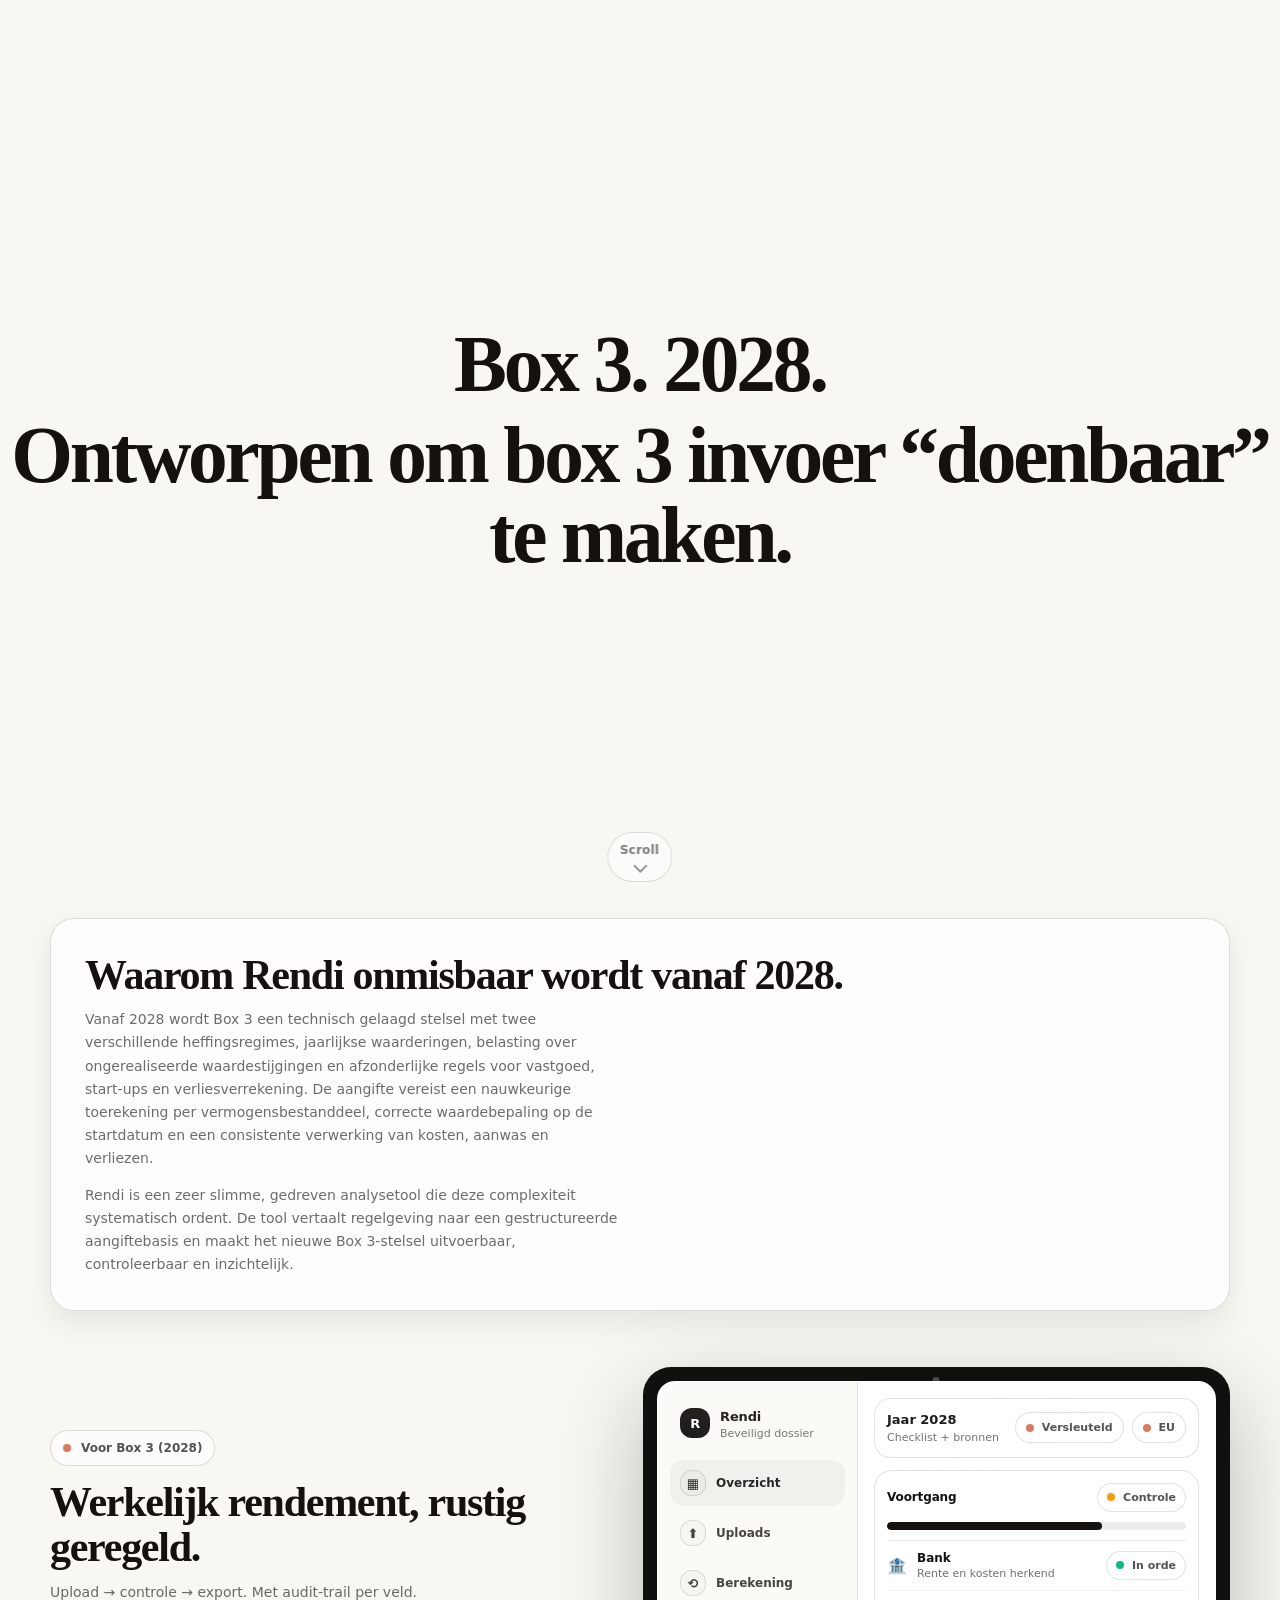
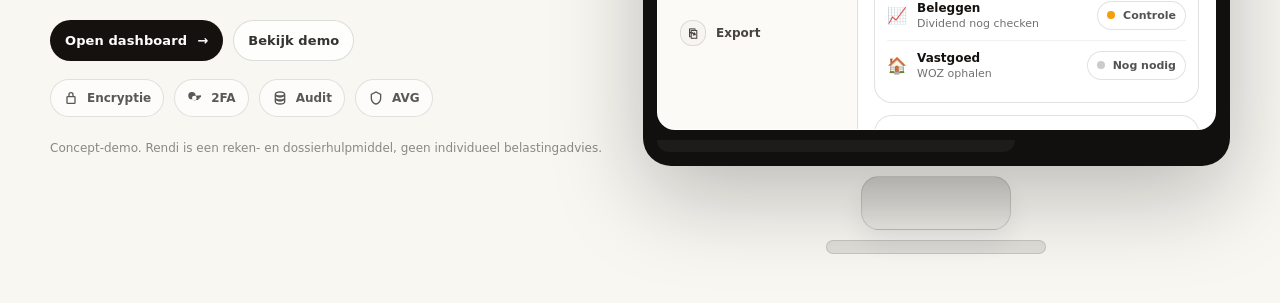
==== index.html @ a28a2049 "Merge pull request #2 from matthijshart/codex/add-page-for-rendi-introduction Voeg sectie 'Waarom Re" ====
<!doctype html>
<html lang="nl">
<head>
  <meta charset="utf-8" />
  <meta name="viewport" content="width=device-width, initial-scale=1, viewport-fit=cover" />
  <title>Rendi — Box 3. 2028. Zonder gedoe.</title>
  <meta name="description" content="Box 3. 2028. Zonder gedoe. Een slimme tool voor de opgave werkelijk rendement." />
  <link rel="icon" href="assets/img/favicon.svg" type="image/svg+xml" />
  <link rel="stylesheet" href="assets/css/styles.css" />
</head>
<body>
  <!-- Screen 1: only text + scroll -->
  <section class="hero" aria-label="Intro">
    <h1 class="heroTitle">
      Box 3. 2028.
      <span class="line2">Ontworpen om box 3 invoer “doenbaar” te maken.</span>
    </h1>

    <a class="scrollHint" href="#waarom-rendi" aria-label="Scroll naar uitleg">
      Scroll
      <span class="chev" aria-hidden="true"></span>
    </a>
  </section>

  <!-- Screen 2: why Rendi matters from 2028 -->
  <section class="necessity" id="waarom-rendi" aria-label="Waarom Rendi onmisbaar wordt vanaf 2028">
    <div class="wrap">
      <div class="necessityCard reveal">
        <h2 class="h2">Waarom Rendi onmisbaar wordt vanaf 2028.</h2>
        <p class="p">Vanaf 2028 wordt Box 3 een technisch gelaagd stelsel met twee verschillende heffingsregimes, jaarlijkse waarderingen, belasting over ongerealiseerde waardestijgingen en afzonderlijke regels voor vastgoed, start-ups en verliesverrekening. De aangifte vereist een nauwkeurige toerekening per vermogensbestanddeel, correcte waardebepaling op de startdatum en een consistente verwerking van kosten, aanwas en verliezen.</p>
        <p class="p">Rendi is een zeer slimme, gedreven analysetool die deze complexiteit systematisch ordent. De tool vertaalt regelgeving naar een gestructureerde aangiftebasis en maakt het nieuwe Box 3-stelsel uitvoerbaar, controleerbaar en inzichtelijk.</p>
      </div>
    </div>
  </section>

  <!-- Screen 3: minimal explanation + iMac preview -->
  <section class="product" id="product" aria-label="Uitleg en preview">
    <div class="wrap">
      <div class="productGrid">
        <div class="reveal" aria-label="Tekst">
          <span class="kicker"><span class="kdot" aria-hidden="true"></span> Voor Box 3 (2028)</span>
          <h2 class="h2">Werkelijk rendement, rustig geregeld.</h2>
          <p class="p">Upload → controle → export. Met audit‑trail per veld.</p>

          <div class="actions" aria-label="Acties">
            <a class="btn btnPrimary" href="dashboard.html">Open dashboard <span aria-hidden="true">→</span></a>
            <a class="btn btnGhost" href="dashboard.html">Bekijk demo</a>
          </div>

          <div class="trust" aria-label="Beveiliging">
            <span class="badge"><svg viewBox="0 0 24 24" aria-hidden="true" xmlns="http://www.w3.org/2000/svg"><path fill="currentColor" d="M17 9h-1V7a4 4 0 10-8 0v2H7a2 2 0 00-2 2v8a2 2 0 002 2h10a2 2 0 002-2v-8a2 2 0 00-2-2zm-7-2a2 2 0 114 0v2h-4V7zm7 12H7v-8h10v8z"/></svg> Encryptie</span>
            <span class="badge"><svg viewBox="0 0 24 24" aria-hidden="true" xmlns="http://www.w3.org/2000/svg"><path fill="currentColor" d="M7.5 14A5.5 5.5 0 1112.9 8.5L21 8v3h-2v2h-2v2h-3.1A5.5 5.5 0 017.5 14zm0-2A3.5 3.5 0 1011 8.5 3.5 3.5 0 007.5 12z"/></svg> 2FA</span>
            <span class="badge"><svg viewBox="0 0 24 24" aria-hidden="true" xmlns="http://www.w3.org/2000/svg"><path fill="currentColor" d="M12 2C7.6 2 4 3.8 4 6v12c0 2.2 3.6 4 8 4s8-1.8 8-4V6c0-2.2-3.6-4-8-4zm0 2c3.7 0 6 .9 6 2s-2.3 2-6 2-6-.9-6-2 2.3-2 6-2zm0 16c-3.7 0-6-.9-6-2v-2.1c1.6 1 4 1.6 6 1.6s4.4-.6 6-1.6V18c0 1.1-2.3 2-6 2zm0-6c-3.7 0-6-.9-6-2V9.9c1.6 1 4 1.6 6 1.6s4.4-.6 6-1.6V12c0 1.1-2.3 2-6 2z"/></svg> Audit</span>
            <span class="badge"><svg viewBox="0 0 24 24" aria-hidden="true" xmlns="http://www.w3.org/2000/svg"><path fill="currentColor" d="M12 2l8 4v6c0 5-3.4 9.4-8 10-4.6-.6-8-5-8-10V6l8-4zm0 2.3L6 7v5c0 4 2.6 7.5 6 8 3.4-.5 6-4 6-8V7l-6-2.7z"/></svg> AVG</span>
          </div>

          <div class="footer">
            Concept‑demo. Rendi is een reken‑ en dossierhulpmiddel, geen individueel belastingadvies.
          </div>
        </div>

        <div class="reveal" aria-label="Preview">
          <div class="imac">
            <div class="imacFrame">
              <div class="imacScreen">
                <iframe src="dashboard.html" title="Dashboard preview" loading="lazy"></iframe>
              </div>
              <div class="imacChin" aria-hidden="true"></div>
            </div>
            <div class="imacStand" aria-hidden="true"></div>
            <div class="imacFoot" aria-hidden="true"></div>
          </div>
        </div>
      </div>
    </div>
  </section>

  <script src="assets/js/app.js"></script>
</body>
</html>
---- assets/css/styles.css ----
/* Rendi — Claude-like scroll landing (v2)
   First screen: only “Box 3. 2028. Zonder gedoe.” + Scroll
   Second screen: minimal explanation + iMac preview (dashboard)
*/

:root{
  --bg: #F8F7F2;
  --ink: #14110F;
  --muted: rgba(20,17,15,.62);
  --line: rgba(20,17,15,.14);
  --card: rgba(255,255,255,.78);

  --accent: #DC795C;
  --shadow: 0 24px 70px rgba(20,17,15,.12);
  --shadow2: 0 12px 30px rgba(20,17,15,.08);

  --radius: 18px;
  --radius2: 24px;

  --max: 1180px;

  --focus: 0 0 0 4px rgba(220,121,92,.18);

  /* iOS safe areas */
  --safe-top: env(safe-area-inset-top);
  --safe-bottom: env(safe-area-inset-bottom);
}

*{ box-sizing: border-box; }
html{ scroll-behavior: smooth; }
body{
  margin:0;
  color: var(--ink);
  background: var(--bg);
  font-family: ui-sans-serif, system-ui, -apple-system, Segoe UI, Roboto, Helvetica, Arial;
  overflow-x:hidden;
}

a{ color: inherit; text-decoration: none; }
a:hover{ text-decoration: underline; }
button{ font: inherit; }

.wrap{
  width: min(var(--max), calc(100% - 44px));
  margin: 0 auto;
}
@media (max-width: 820px){
  .wrap{ width: min(var(--max), calc(100% - 32px)); }
}

/* Reveal animation */
.reveal{
  opacity: 0;
  transform: translateY(18px);
  transition: opacity .7s ease, transform .7s cubic-bezier(.2,.9,.2,1);
  will-change: opacity, transform;
}
.reveal.isVisible{
  opacity: 1;
  transform: translateY(0);
}
@media (prefers-reduced-motion: reduce){
  .reveal{ opacity:1; transform:none; transition:none; }
}

/* Hero screen */
.hero{
  min-height: 100vh;
  min-height: 100svh;
  display:grid;
  place-items:center;
  padding: calc(24px + var(--safe-top)) 0 calc(24px + var(--safe-bottom));
  position: relative;
}

.heroTitle{
  text-align:center;
  font-family: ui-serif, "Iowan Old Style", "Georgia", "Times New Roman", serif;
  font-size: clamp(44px, 6.2vw, 84px);
  line-height: 1.02;
  letter-spacing: -0.04em;
  font-weight: 700;
  margin: 0;
}
.heroTitle .line2{
  display:block;
  margin-top: 10px;
}

.scrollHint{
  position:absolute;
  left: 50%;
  transform: translateX(-50%);
  bottom: calc(18px + var(--safe-bottom));
  display:inline-flex;
  flex-direction:column;
  align-items:center;
  gap: 10px;
  color: rgba(20,17,15,.55);
  font-weight: 650;
  font-size: 12px;
  letter-spacing: .2px;
  padding: 10px 12px;
  border-radius: 999px;
  border: 1px solid rgba(20,17,15,.14);
  background: rgba(255,255,255,.55);
  backdrop-filter: blur(10px);
}
.scrollHint:hover{ text-decoration:none; color: rgba(20,17,15,.72); }
.scrollHint .chev{
  width: 10px; height: 10px;
  border-right: 2px solid rgba(20,17,15,.45);
  border-bottom: 2px solid rgba(20,17,15,.45);
  transform: rotate(45deg);
  margin-top: -6px;
}



/* Why Rendi section */
.necessity{
  padding: 18px 0 12px;
}

.necessityCard{
  background: var(--card);
  border: 1px solid var(--line);
  border-radius: var(--radius2);
  box-shadow: var(--shadow2);
  padding: clamp(22px, 3vw, 34px);
}

.necessityCard .h2{
  margin-top: 0;
}

.necessityCard .p + .p{
  margin-top: 14px;
}

/* Product screen */
.product{
  padding: calc(44px + var(--safe-top)) 0 calc(48px + var(--safe-bottom));
}

.productGrid{
  display:grid;
  grid-template-columns: 1fr 1.05fr;
  gap: 34px;
  align-items:center;
}

@media (max-width: 980px){
  .productGrid{ grid-template-columns: 1fr; gap: 18px; }
}

.kicker{
  display:inline-flex;
  align-items:center;
  gap: 10px;
  padding: 10px 12px;
  border-radius: 999px;
  border: 1px solid rgba(20,17,15,.14);
  background: rgba(255,255,255,.65);
  color: rgba(20,17,15,.72);
  font-weight: 700;
  font-size: 12px;
}

.kdot{
  width: 8px; height: 8px;
  border-radius: 999px;
  background: var(--accent);
}

.h2{
  margin: 14px 0 10px;
  font-family: ui-serif, "Iowan Old Style", "Georgia", "Times New Roman", serif;
  font-size: clamp(26px, 3.4vw, 42px);
  line-height: 1.08;
  letter-spacing: -0.03em;
  font-weight: 700;
}
.p{
  margin: 0;
  color: var(--muted);
  font-size: 14px;
  line-height: 1.65;
  max-width: 60ch;
}

.actions{
  display:flex;
  gap: 10px;
  flex-wrap:wrap;
  margin-top: 16px;
}

.btn{
  display:inline-flex;
  align-items:center;
  justify-content:center;
  gap: 10px;
  padding: 12px 14px;
  border-radius: 999px;
  border: 1px solid transparent;
  cursor:pointer;
  user-select:none;
  font-weight: 800;
  font-size: 13px;
  letter-spacing: .1px;
  transition: transform .12s ease, box-shadow .12s ease, opacity .12s ease;
}
.btn:active{ transform: translateY(1px); }
.btn:focus-visible{ outline:none; box-shadow: var(--focus); }

.btnPrimary{
  background: var(--ink);
  color: #fff;
}
.btnPrimary:hover{ opacity: .92; }

.btnGhost{
  background: rgba(255,255,255,.80);
  border-color: rgba(20,17,15,.14);
  color: rgba(20,17,15,.86);
}
.btnGhost:hover{ box-shadow: var(--shadow2); transform: translateY(-1px); text-decoration:none; }

/* Trust badges */
.trust{
  display:flex;
  flex-wrap:wrap;
  gap: 10px;
  margin-top: 18px;
}

.badge{
  display:inline-flex;
  align-items:center;
  gap: 8px;
  padding: 10px 12px;
  border-radius: 999px;
  background: rgba(255,255,255,.65);
  border: 1px solid rgba(20,17,15,.12);
  color: rgba(20,17,15,.70);
  font-weight: 700;
  font-size: 12px;
}
.badge svg{ width: 16px; height: 16px; }

/* iMac mock */
.imac{
  width: 100%;
  display:grid;
  justify-items:center;
  gap: 10px;
}

.imacFrame{
  width: 100%;
  border-radius: 28px;
  background: #11100f;
  box-shadow: 0 30px 90px rgba(20,17,15,.26);
  padding: 14px;
  position: relative;
}

.imacFrame:before{
  content:"";
  position:absolute;
  top: 10px;
  left: 50%;
  transform: translateX(-50%);
  width: 7px;
  height: 7px;
  border-radius: 999px;
  background: rgba(255,255,255,.25);
}

.imacScreen{
  width: 100%;
  aspect-ratio: 16 / 10;
  border-radius: 18px;
  overflow:hidden;
  background: #ffffff;
  border: 1px solid rgba(255,255,255,.10);
  position:relative;
}

.imacScreen:after{
  content:"";
  position:absolute;
  inset:0;
  background: radial-gradient(600px 240px at 20% 0%, rgba(255,255,255,.10), transparent 55%);
  pointer-events:none;
}

.imacScreen iframe{
  width: 100%;
  height: 100%;
  border: 0;
}

.imacChin{
  width: 64%;
  height: 12px;
  border-radius: 0 0 18px 18px;
  background: rgba(255,255,255,.06);
  margin-top: 10px;
  opacity: .85;
}

.imacStand{
  width: 150px;
  height: 54px;
  border-radius: 18px;
  background: linear-gradient(180deg, rgba(20,17,15,.16), rgba(20,17,15,.06));
  border: 1px solid rgba(20,17,15,.12);
  box-shadow: var(--shadow2);
}

.imacFoot{
  width: 220px;
  height: 14px;
  border-radius: 999px;
  background: rgba(20,17,15,.10);
  border: 1px solid rgba(20,17,15,.12);
}

/* Footer */
.footer{
  padding: 22px 0 calc(34px + var(--safe-bottom));
  color: rgba(20,17,15,.48);
  font-size: 12px;
  line-height: 1.6;
}
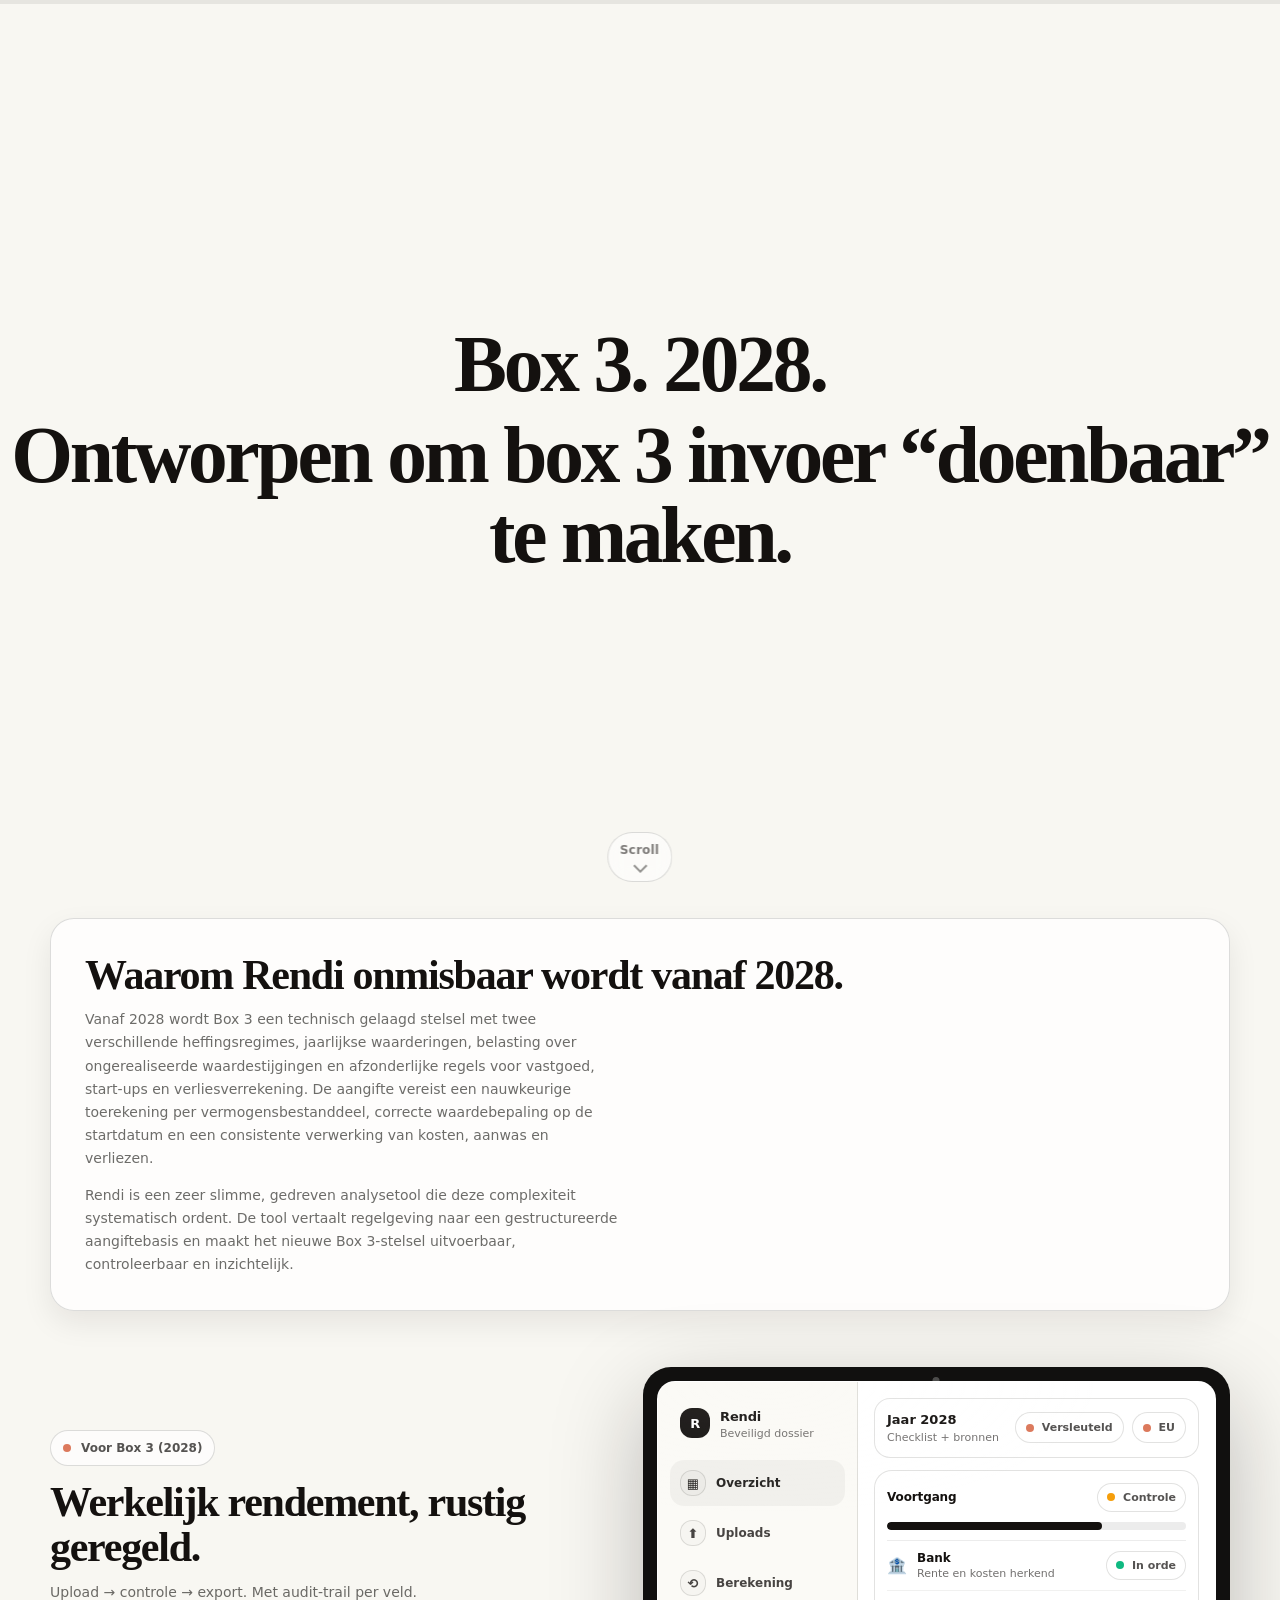
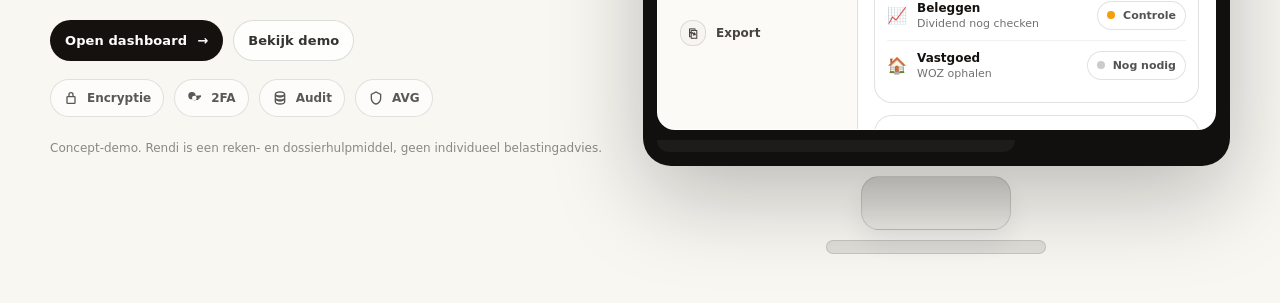
==== commit 12ceb1f8: "Merge pull request #3 from matthijshart/codex/add-fixed-top-scroll-progress-bar Voeg vaste scroll-pr" ====
--- a/index.html
+++ b/index.html
@@ -9,6 +9,10 @@
   <link rel="stylesheet" href="assets/css/styles.css" />
 </head>
 <body>
+  <div class="scrollProgress" aria-hidden="true">
+    <div class="scrollProgressBar" id="scrollProgressBar"></div>
+  </div>
+
   <!-- Screen 1: only text + scroll -->
   <section class="hero" aria-label="Intro">
     <h1 class="heroTitle">
--- a/assets/css/styles.css
+++ b/assets/css/styles.css
@@ -37,6 +37,25 @@
 }
 
 a{ color: inherit; text-decoration: none; }
+
+
+.scrollProgress{
+  position: fixed;
+  top: 0;
+  left: 0;
+  width: 100%;
+  height: 4px;
+  background: rgba(20,17,15,.08);
+  z-index: 9999;
+}
+
+.scrollProgressBar{
+  width: 0;
+  height: 100%;
+  background: var(--accent);
+  transition: width .08s linear;
+}
+
 a:hover{ text-decoration: underline; }
 button{ font: inherit; }
 
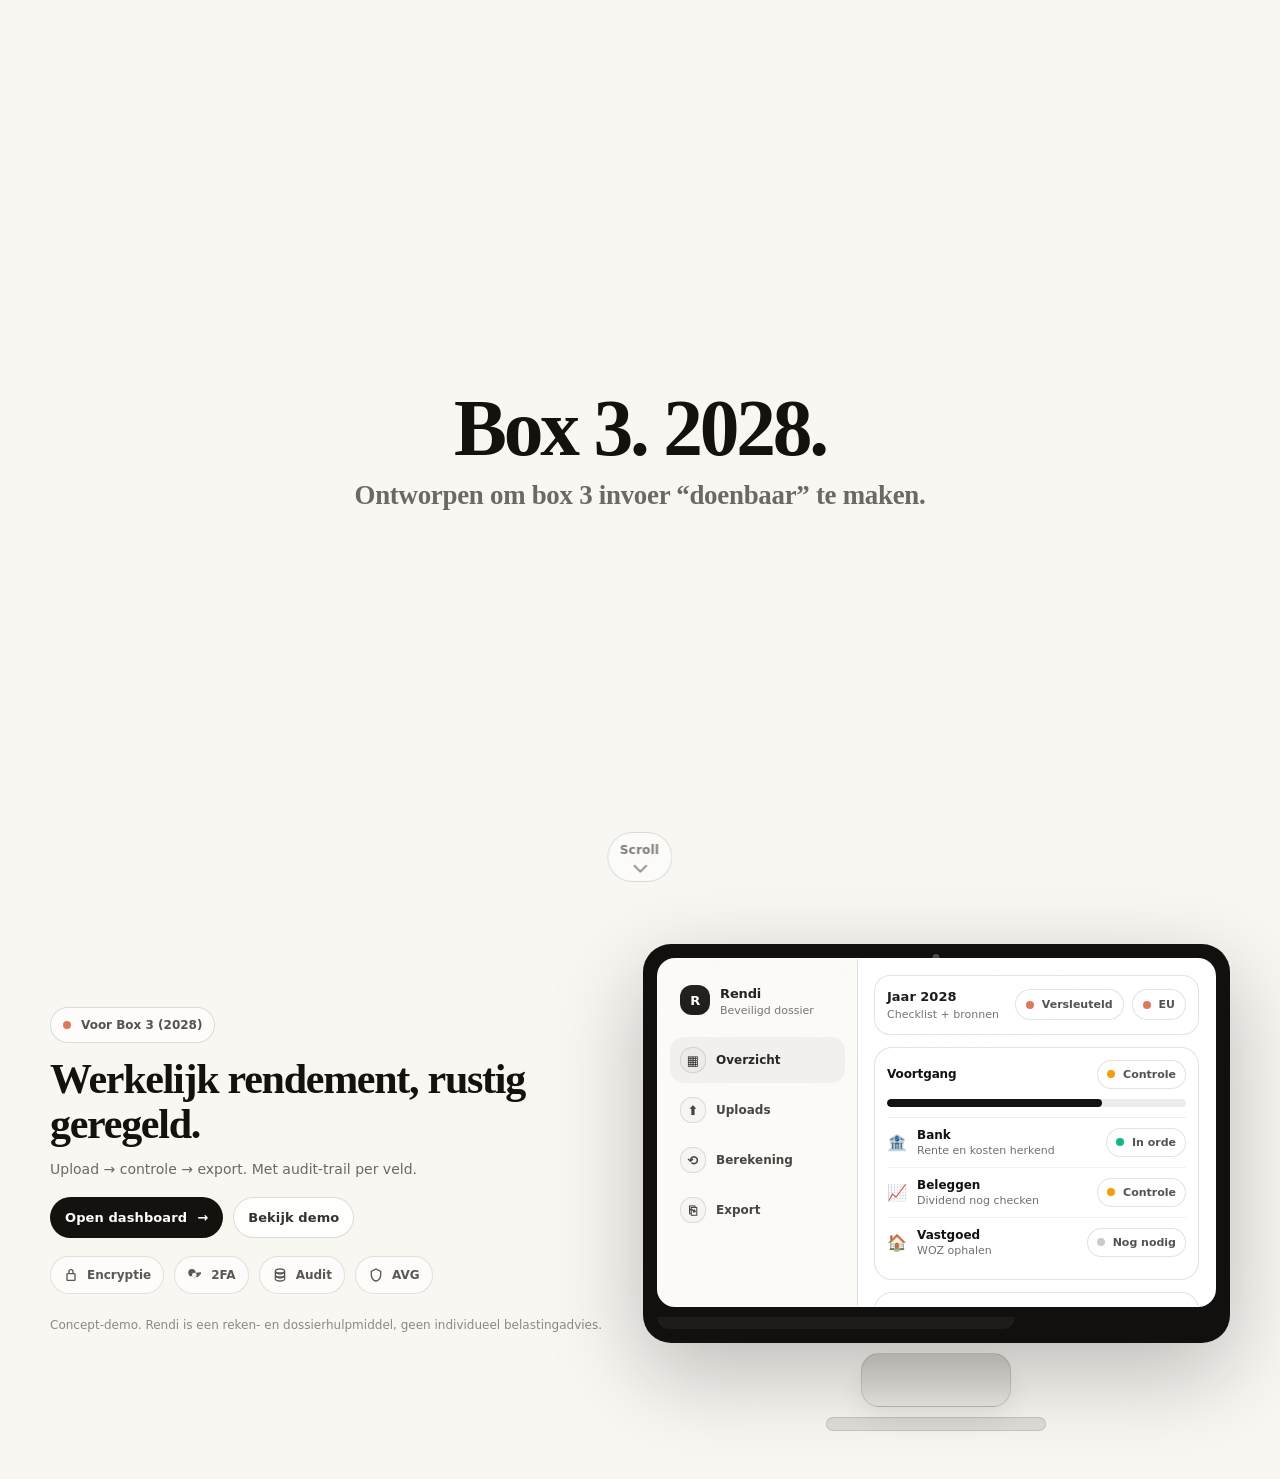
==== commit b60064e4: "Style homepage subtitle as smaller muted text" ====
--- a/index.html
+++ b/index.html
@@ -9,10 +9,6 @@
   <link rel="stylesheet" href="assets/css/styles.css" />
 </head>
 <body>
-  <div class="scrollProgress" aria-hidden="true">
-    <div class="scrollProgressBar" id="scrollProgressBar"></div>
-  </div>
-
   <!-- Screen 1: only text + scroll -->
   <section class="hero" aria-label="Intro">
     <h1 class="heroTitle">
@@ -20,24 +16,13 @@
       <span class="line2">Ontworpen om box 3 invoer “doenbaar” te maken.</span>
     </h1>
 
-    <a class="scrollHint" href="#waarom-rendi" aria-label="Scroll naar uitleg">
+    <a class="scrollHint" href="#product" aria-label="Scroll naar uitleg">
       Scroll
       <span class="chev" aria-hidden="true"></span>
     </a>
   </section>
 
-  <!-- Screen 2: why Rendi matters from 2028 -->
-  <section class="necessity" id="waarom-rendi" aria-label="Waarom Rendi onmisbaar wordt vanaf 2028">
-    <div class="wrap">
-      <div class="necessityCard reveal">
-        <h2 class="h2">Waarom Rendi onmisbaar wordt vanaf 2028.</h2>
-        <p class="p">Vanaf 2028 wordt Box 3 een technisch gelaagd stelsel met twee verschillende heffingsregimes, jaarlijkse waarderingen, belasting over ongerealiseerde waardestijgingen en afzonderlijke regels voor vastgoed, start-ups en verliesverrekening. De aangifte vereist een nauwkeurige toerekening per vermogensbestanddeel, correcte waardebepaling op de startdatum en een consistente verwerking van kosten, aanwas en verliezen.</p>
-        <p class="p">Rendi is een zeer slimme, gedreven analysetool die deze complexiteit systematisch ordent. De tool vertaalt regelgeving naar een gestructureerde aangiftebasis en maakt het nieuwe Box 3-stelsel uitvoerbaar, controleerbaar en inzichtelijk.</p>
-      </div>
-    </div>
-  </section>
-
-  <!-- Screen 3: minimal explanation + iMac preview -->
+  <!-- Screen 2: minimal explanation + iMac preview -->
   <section class="product" id="product" aria-label="Uitleg en preview">
     <div class="wrap">
       <div class="productGrid">
--- a/assets/css/styles.css
+++ b/assets/css/styles.css
@@ -37,25 +37,6 @@
 }
 
 a{ color: inherit; text-decoration: none; }
-
-
-.scrollProgress{
-  position: fixed;
-  top: 0;
-  left: 0;
-  width: 100%;
-  height: 4px;
-  background: rgba(20,17,15,.08);
-  z-index: 9999;
-}
-
-.scrollProgressBar{
-  width: 0;
-  height: 100%;
-  background: var(--accent);
-  transition: width .08s linear;
-}
-
 a:hover{ text-decoration: underline; }
 button{ font: inherit; }
 
@@ -104,6 +85,11 @@
 .heroTitle .line2{
   display:block;
   margin-top: 10px;
+  font-size: clamp(18px, 2.1vw, 30px);
+  line-height: 1.25;
+  letter-spacing: -0.01em;
+  color: var(--muted);
+  font-weight: 600;
 }
 
 .scrollHint{
@@ -132,29 +118,6 @@
   border-bottom: 2px solid rgba(20,17,15,.45);
   transform: rotate(45deg);
   margin-top: -6px;
-}
-
-
-
-/* Why Rendi section */
-.necessity{
-  padding: 18px 0 12px;
-}
-
-.necessityCard{
-  background: var(--card);
-  border: 1px solid var(--line);
-  border-radius: var(--radius2);
-  box-shadow: var(--shadow2);
-  padding: clamp(22px, 3vw, 34px);
-}
-
-.necessityCard .h2{
-  margin-top: 0;
-}
-
-.necessityCard .p + .p{
-  margin-top: 14px;
 }
 
 /* Product screen */
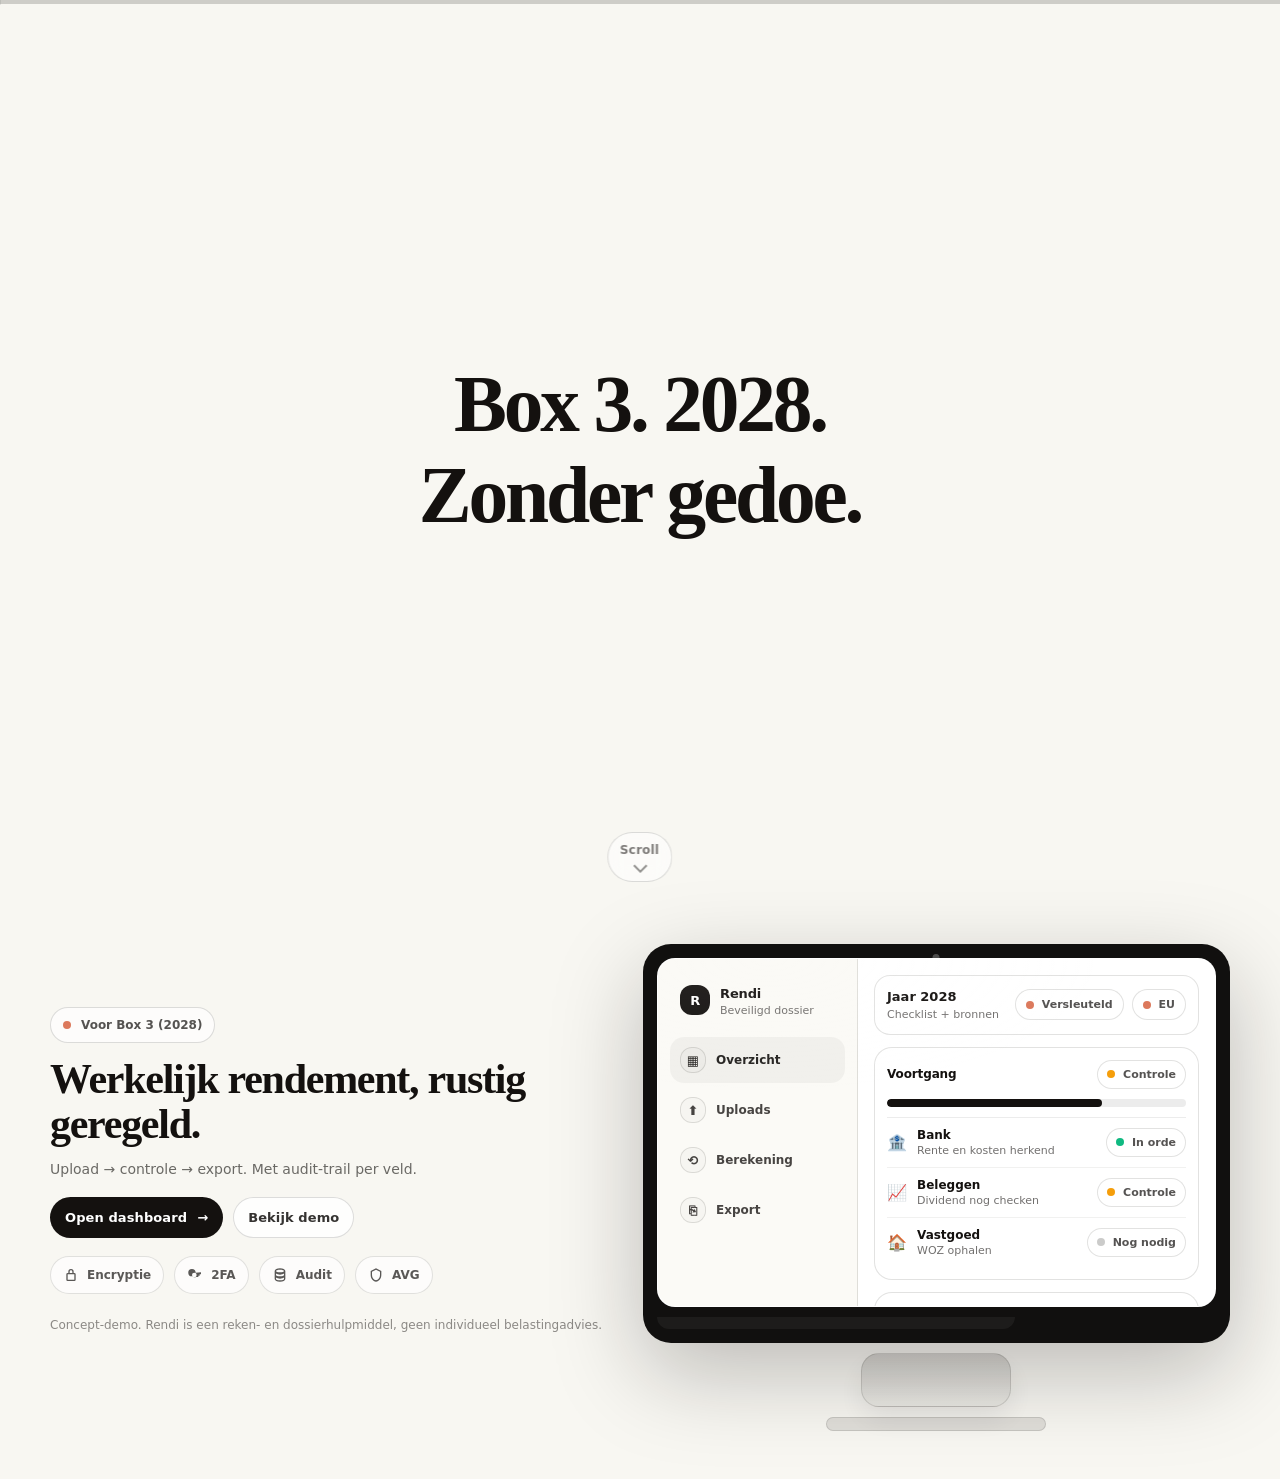
==== commit b45358ee: "Fix iPhone visibility for top scroll progress bar" ====
--- a/index.html
+++ b/index.html
@@ -9,11 +9,15 @@
   <link rel="stylesheet" href="assets/css/styles.css" />
 </head>
 <body>
+  <div class="scrollProgress" aria-hidden="true">
+    <div class="scrollProgressBar" id="scrollProgressBar"></div>
+  </div>
+
   <!-- Screen 1: only text + scroll -->
   <section class="hero" aria-label="Intro">
     <h1 class="heroTitle">
       Box 3. 2028.
-      <span class="line2">Ontworpen om box 3 invoer “doenbaar” te maken.</span>
+      <span class="line2">Zonder gedoe.</span>
     </h1>
 
     <a class="scrollHint" href="#product" aria-label="Scroll naar uitleg">
--- a/assets/css/styles.css
+++ b/assets/css/styles.css
@@ -37,6 +37,27 @@
 }
 
 a{ color: inherit; text-decoration: none; }
+
+
+.scrollProgress{
+  position: fixed;
+  top: var(--safe-top);
+  left: 0;
+  width: 100%;
+  height: 4px;
+  background: rgba(20,17,15,.18);
+  z-index: 2147483647;
+  pointer-events: none;
+}
+
+.scrollProgressBar{
+  width: 0;
+  height: 100%;
+  background: var(--accent);
+  box-shadow: 0 0 0 1px rgba(20,17,15,.08);
+  transition: width .08s linear;
+}
+
 a:hover{ text-decoration: underline; }
 button{ font: inherit; }
 
@@ -85,11 +106,6 @@
 .heroTitle .line2{
   display:block;
   margin-top: 10px;
-  font-size: clamp(18px, 2.1vw, 30px);
-  line-height: 1.25;
-  letter-spacing: -0.01em;
-  color: var(--muted);
-  font-weight: 600;
 }
 
 .scrollHint{
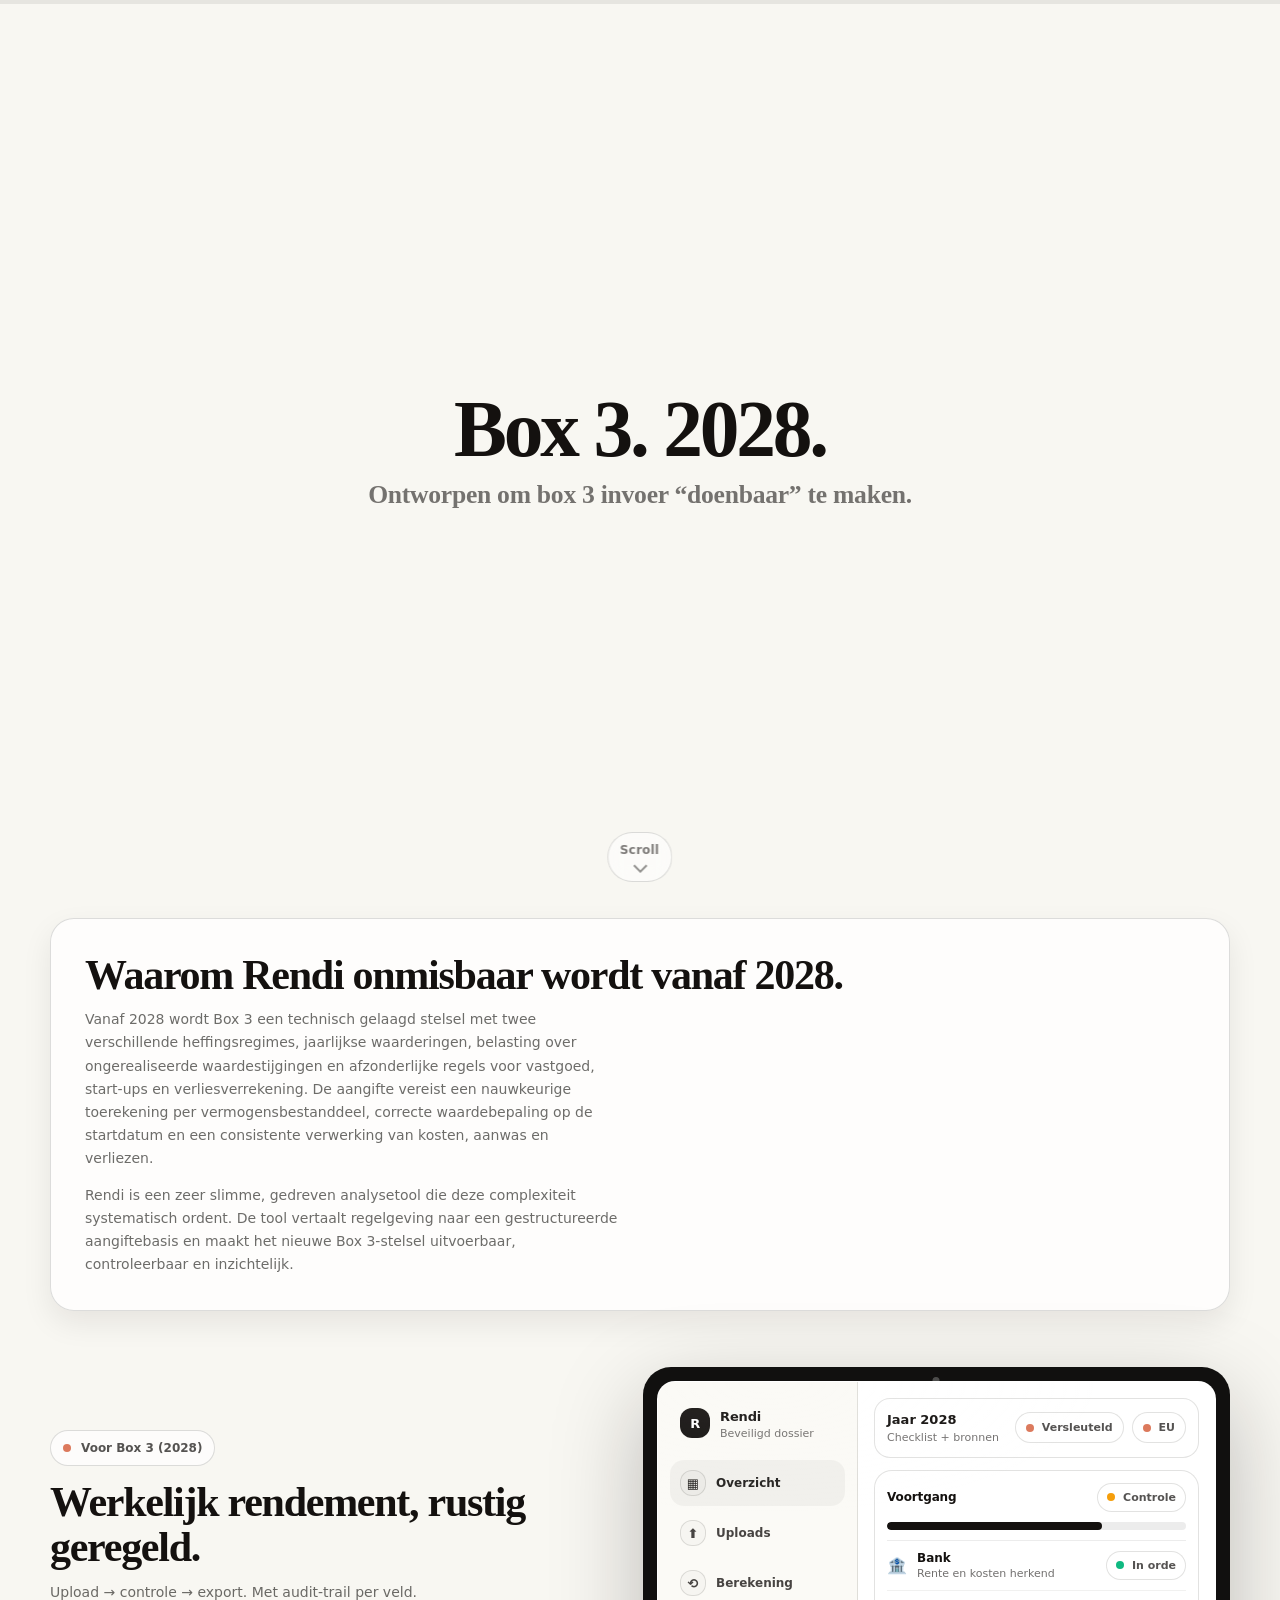
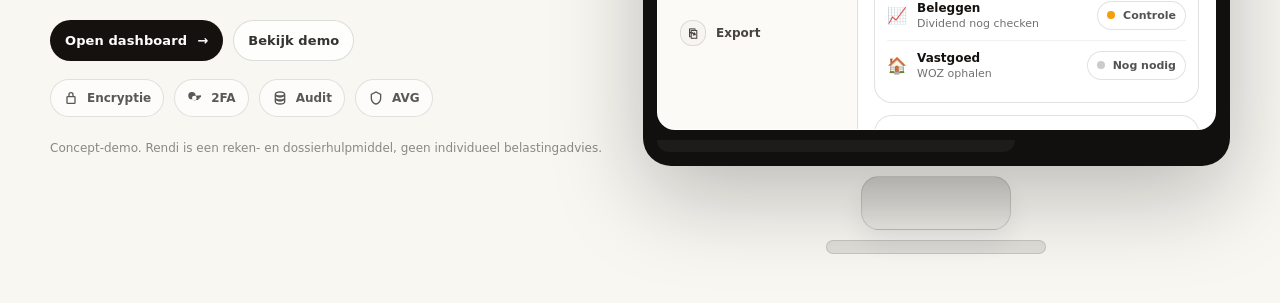
==== commit 7796bc8e: "Merge branch 'main' into codex/add-fixed-top-scroll-progress-bar-vrurfx" ====
--- a/index.html
+++ b/index.html
@@ -17,16 +17,27 @@
   <section class="hero" aria-label="Intro">
     <h1 class="heroTitle">
       Box 3. 2028.
-      <span class="line2">Zonder gedoe.</span>
+      <span class="line2">Ontworpen om box 3 invoer “doenbaar” te maken.</span>
     </h1>
 
-    <a class="scrollHint" href="#product" aria-label="Scroll naar uitleg">
+    <a class="scrollHint" href="#waarom-rendi" aria-label="Scroll naar uitleg">
       Scroll
       <span class="chev" aria-hidden="true"></span>
     </a>
   </section>
 
-  <!-- Screen 2: minimal explanation + iMac preview -->
+  <!-- Screen 2: why Rendi matters from 2028 -->
+  <section class="necessity" id="waarom-rendi" aria-label="Waarom Rendi onmisbaar wordt vanaf 2028">
+    <div class="wrap">
+      <div class="necessityCard reveal">
+        <h2 class="h2">Waarom Rendi onmisbaar wordt vanaf 2028.</h2>
+        <p class="p">Vanaf 2028 wordt Box 3 een technisch gelaagd stelsel met twee verschillende heffingsregimes, jaarlijkse waarderingen, belasting over ongerealiseerde waardestijgingen en afzonderlijke regels voor vastgoed, start-ups en verliesverrekening. De aangifte vereist een nauwkeurige toerekening per vermogensbestanddeel, correcte waardebepaling op de startdatum en een consistente verwerking van kosten, aanwas en verliezen.</p>
+        <p class="p">Rendi is een zeer slimme, gedreven analysetool die deze complexiteit systematisch ordent. De tool vertaalt regelgeving naar een gestructureerde aangiftebasis en maakt het nieuwe Box 3-stelsel uitvoerbaar, controleerbaar en inzichtelijk.</p>
+      </div>
+    </div>
+  </section>
+
+  <!-- Screen 3: minimal explanation + iMac preview -->
   <section class="product" id="product" aria-label="Uitleg en preview">
     <div class="wrap">
       <div class="productGrid">
--- a/assets/css/styles.css
+++ b/assets/css/styles.css
@@ -27,7 +27,10 @@
 }
 
 *{ box-sizing: border-box; }
-html{ scroll-behavior: smooth; }
+html{
+  scroll-behavior: smooth;
+  -webkit-text-size-adjust: 100%;
+}
 body{
   margin:0;
   color: var(--ink);
@@ -41,20 +44,18 @@
 
 .scrollProgress{
   position: fixed;
-  top: var(--safe-top);
+  top: 0;
   left: 0;
   width: 100%;
   height: 4px;
-  background: rgba(20,17,15,.18);
-  z-index: 2147483647;
-  pointer-events: none;
+  background: rgba(20,17,15,.08);
+  z-index: 9999;
 }
 
 .scrollProgressBar{
   width: 0;
   height: 100%;
   background: var(--accent);
-  box-shadow: 0 0 0 1px rgba(20,17,15,.08);
   transition: width .08s linear;
 }
 
@@ -106,6 +107,21 @@
 .heroTitle .line2{
   display:block;
   margin-top: 10px;
+  font-size: clamp(17px, 2vw, 28px);
+  line-height: 1.25;
+  letter-spacing: -0.01em;
+  color: rgba(20,17,15,.58);
+  font-weight: 600;
+}
+
+@media (max-width: 600px){
+  .heroTitle .line2{
+    font-size: clamp(14px, 4.1vw, 18px);
+    line-height: 1.35;
+    max-width: min(30ch, 86vw);
+    margin-inline: auto;
+    color: rgba(20,17,15,.54);
+  }
 }
 
 .scrollHint{
@@ -134,6 +150,29 @@
   border-bottom: 2px solid rgba(20,17,15,.45);
   transform: rotate(45deg);
   margin-top: -6px;
+}
+
+
+
+/* Why Rendi section */
+.necessity{
+  padding: 18px 0 12px;
+}
+
+.necessityCard{
+  background: var(--card);
+  border: 1px solid var(--line);
+  border-radius: var(--radius2);
+  box-shadow: var(--shadow2);
+  padding: clamp(22px, 3vw, 34px);
+}
+
+.necessityCard .h2{
+  margin-top: 0;
+}
+
+.necessityCard .p + .p{
+  margin-top: 14px;
 }
 
 /* Product screen */
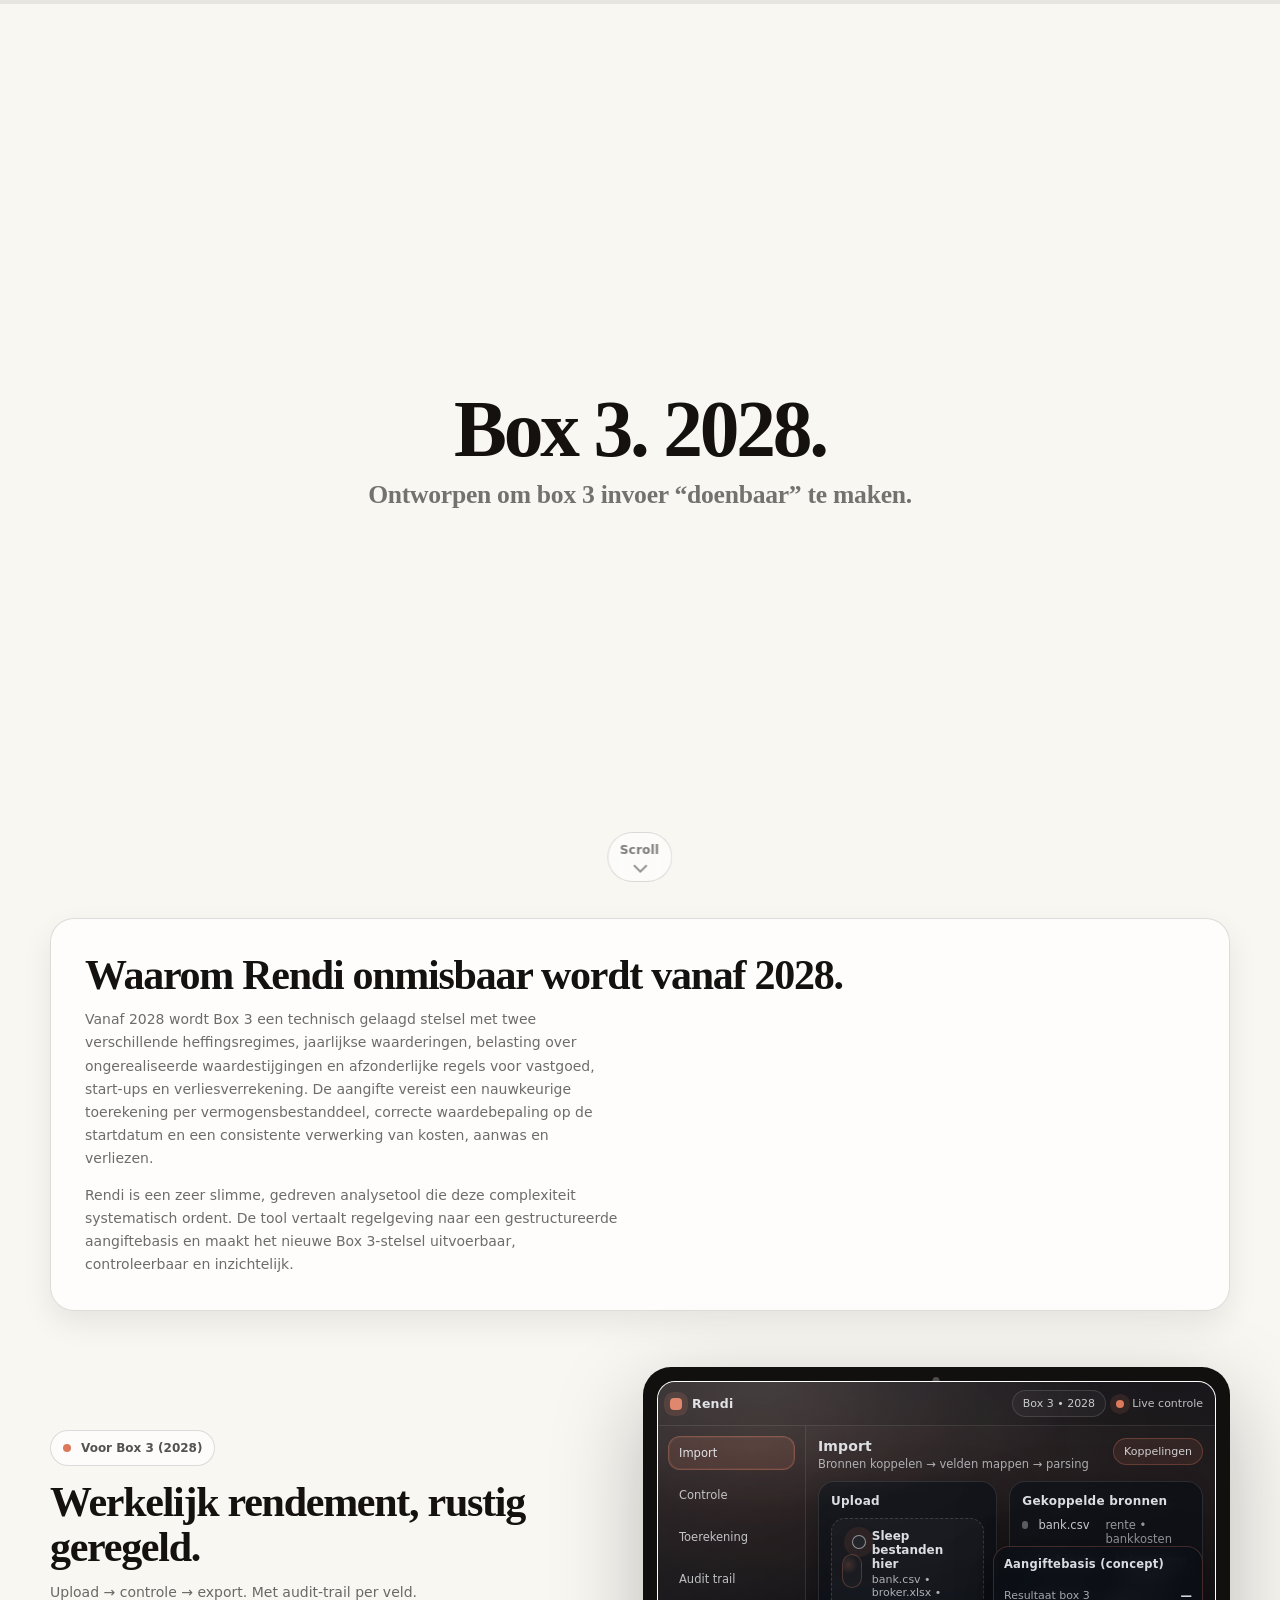
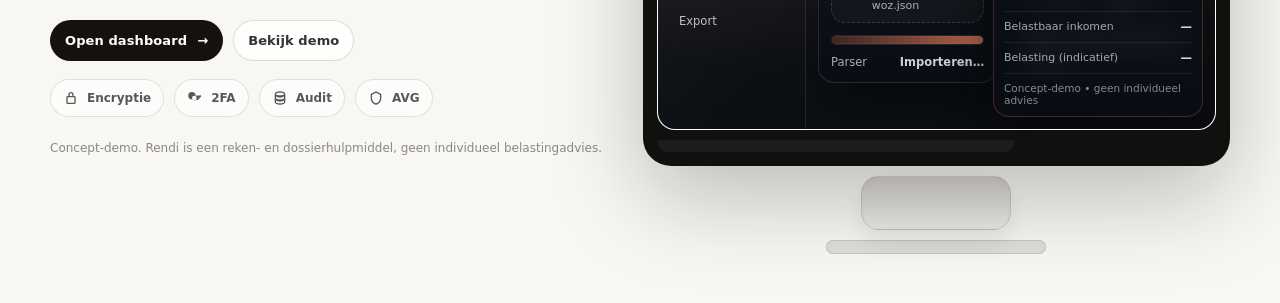
==== commit 88a8a3a4: "Replace iMac iframe with animated Rendi product film" ====
--- a/index.html
+++ b/index.html
@@ -67,7 +67,270 @@
           <div class="imac">
             <div class="imacFrame">
               <div class="imacScreen">
-                <iframe src="dashboard.html" title="Dashboard preview" loading="lazy"></iframe>
+                <div class="rendiFilm" data-rendi-film aria-label="Rendi productdemo">
+                  <div class="rendiUI" data-step="0" style="--rendiAccent:#DC795C;">
+                    <!-- Topbar -->
+                    <div class="rendiTopbar">
+                      <div class="rendiBrand">
+                        <span class="rendiMark" aria-hidden="true"></span>
+                        <span class="rendiBrandName">Rendi</span>
+                      </div>
+                      <div class="rendiTopRight">
+                        <span class="rendiChip">Box 3 • 2028</span>
+                        <span class="rendiLive"><span class="rendiLiveDot" aria-hidden="true"></span> Live controle</span>
+                      </div>
+                    </div>
+
+                    <!-- Nav -->
+                    <div class="rendiNav" aria-hidden="true">
+                      <div class="rendiNavItem is-active" data-nav="0">Import</div>
+                      <div class="rendiNavItem" data-nav="1">Controle</div>
+                      <div class="rendiNavItem" data-nav="2">Toerekening</div>
+                      <div class="rendiNavItem" data-nav="3">Audit trail</div>
+                      <div class="rendiNavItem" data-nav="4">Export</div>
+                    </div>
+
+                    <!-- Main -->
+                    <div class="rendiMain">
+                      <!-- Panel 0: Import -->
+                      <section class="rendiPanel" data-panel="0">
+                        <div class="rendiPanelHeader">
+                          <div>
+                            <div class="rendiTitle">Import</div>
+                            <div class="rendiSub">Bronnen koppelen → velden mappen → parsing</div>
+                          </div>
+                          <div class="rendiPill">Koppelingen</div>
+                        </div>
+
+                        <div class="rendiGrid2">
+                          <div class="rendiCard">
+                            <div class="rendiCardTitle">Upload</div>
+                            <div class="rendiDrop">
+                              <div class="rendiDropIcon" aria-hidden="true"></div>
+                              <div>
+                                <div class="rendiDropTitle">Sleep bestanden hier</div>
+                                <div class="rendiDropHint">bank.csv • broker.xlsx • woz.json</div>
+                              </div>
+                            </div>
+
+                            <div class="rendiProgress">
+                              <div class="rendiProgressFill" data-progress="import" style="width:0%"></div>
+                            </div>
+
+                            <div class="rendiMiniRow">
+                              <span class="rendiMiniKey">Parser</span>
+                              <span class="rendiMiniVal" data-status="import">Wachten…</span>
+                            </div>
+                          </div>
+
+                          <div class="rendiCard">
+                            <div class="rendiCardTitle">Gekoppelde bronnen</div>
+                            <ul class="rendiFiles">
+                              <li><span class="rendiFileDot"></span> bank.csv <em>rente • bankkosten</em></li>
+                              <li><span class="rendiFileDot"></span> broker.xlsx <em>beleggingen • aanwas</em></li>
+                              <li><span class="rendiFileDot"></span> woz.json <em>vastgoed • WOZ</em></li>
+                            </ul>
+
+                            <div class="rendiHint">
+                              Velden worden automatisch herkend en klaargezet voor controle.
+                            </div>
+                          </div>
+                        </div>
+                      </section>
+
+                      <!-- Panel 1: Controle -->
+                      <section class="rendiPanel" data-panel="1">
+                        <div class="rendiPanelHeader">
+                          <div>
+                            <div class="rendiTitle">Controle</div>
+                            <div class="rendiSub">Validatie per veld + consistentiechecks</div>
+                          </div>
+                          <div class="rendiPill">Audit‑trail</div>
+                        </div>
+
+                        <div class="rendiCard">
+                          <div class="rendiCardTitle">Checks</div>
+                          <div class="rendiChecks">
+                            <div class="rendiCheckItem ok">Startdatum waardering ✓</div>
+                            <div class="rendiCheckItem ok">Kosten consistent verwerkt ✓</div>
+                            <div class="rendiCheckItem ok">Aanwas vs. realisatie ✓</div>
+                            <div class="rendiCheckItem warn">Vastgoed: huur vs. bijtelling → aandachtspunt</div>
+                            <div class="rendiCheckItem ok">Verliesdrempel & verrekening ✓</div>
+                          </div>
+
+                          <div class="rendiHint">
+                            Elke check is herleidbaar naar bron + regelkaart.
+                          </div>
+                        </div>
+                      </section>
+
+                      <!-- Panel 2: Toerekening -->
+                      <section class="rendiPanel" data-panel="2">
+                        <div class="rendiPanelHeader">
+                          <div>
+                            <div class="rendiTitle">Toerekening</div>
+                            <div class="rendiSub">Per vermogensbestanddeel: inkomsten/aanwas, kosten, resultaat</div>
+                          </div>
+                          <div class="rendiPill">Aangiftebasis</div>
+                        </div>
+
+                        <div class="rendiCard">
+                          <div class="rendiCardTitle">Overzicht</div>
+
+                          <div class="rendiTableWrap">
+                            <table class="rendiTable" aria-label="Toerekening overzicht">
+                              <thead>
+                                <tr>
+                                  <th>Bestanddeel</th>
+                                  <th class="num">Inkomsten/aanwas</th>
+                                  <th class="num">Kosten</th>
+                                  <th class="num">Resultaat</th>
+                                </tr>
+                              </thead>
+                              <tbody>
+                                <tr>
+                                  <td><span class="rendiDot"></span> Banktegoeden</td>
+                                  <td class="num" data-count data-eur data-val="500">€ 500</td>
+                                  <td class="num" data-count data-eur data-val="-20">€ −20</td>
+                                  <td class="num" data-count data-eur data-val="480">€ 480</td>
+                                </tr>
+                                <tr class="hi">
+                                  <td><span class="rendiDot"></span> Vastgoed</td>
+                                  <td class="num" data-count data-eur data-val="50000">€ 50.000</td>
+                                  <td class="num" data-count data-eur data-val="0">€ 0</td>
+                                  <td class="num" data-count data-eur data-val="50000">€ 50.000</td>
+                                </tr>
+                                <tr>
+                                  <td><span class="rendiDot"></span> Schuldenrente</td>
+                                  <td class="num" data-count data-eur data-val="0">€ 0</td>
+                                  <td class="num" data-count data-eur data-val="15000">€ 15.000</td>
+                                  <td class="num" data-count data-eur data-val="-15000">€ −15.000</td>
+                                </tr>
+                              </tbody>
+                              <tfoot>
+                                <tr>
+                                  <td>Totaal</td>
+                                  <td class="num">—</td>
+                                  <td class="num">—</td>
+                                  <td class="num" data-count data-eur data-val="35480">€ 35.480</td>
+                                </tr>
+                              </tfoot>
+                            </table>
+                          </div>
+
+                          <div class="rendiHint">
+                            Rendi houdt toerekening + definities per veld consistent.
+                          </div>
+                        </div>
+                      </section>
+
+                      <!-- Panel 3: Audit trail -->
+                      <section class="rendiPanel" data-panel="3">
+                        <div class="rendiPanelHeader">
+                          <div>
+                            <div class="rendiTitle">Audit trail</div>
+                            <div class="rendiSub">Herleidbaar: bron → veld → regel → uitkomst</div>
+                          </div>
+                          <div class="rendiPill">Controleerbaar</div>
+                        </div>
+
+                        <div class="rendiGrid2">
+                          <div class="rendiCard">
+                            <div class="rendiCardTitle">Log</div>
+                            <div class="rendiAudit">
+                              <div class="rendiAuditLine">WOZ.json → Vastgoed → waarde (start) → OK</div>
+                              <div class="rendiAuditLine">Verhuur → huurinkomsten → € 50.000</div>
+                              <div class="rendiAuditLine">Regelkaart → vastgoed: huur vs. bijtelling</div>
+                              <div class="rendiAuditLine">Bank → rente → € 500</div>
+                              <div class="rendiAuditLine">Bank → kosten → € 20</div>
+                              <div class="rendiAuditLine">Schuld → rente → € 15.000</div>
+                            </div>
+                            <div class="rendiHint">Klik in de echte tool op elk veld voor bron + berekening.</div>
+                          </div>
+
+                          <div class="rendiCard">
+                            <div class="rendiCardTitle">Regelkaart</div>
+                            <div class="rendiRule">
+                              <div class="rendiRuleTitle">Vastgoed (concept)</div>
+                              <div class="rendiRuleBody">
+                                Heffing volgt de hoogste grondslag (huur of bijtelling), minus aftrekbare kosten.
+                                Verbeteringen worden apart behandeld richting verkoopwinst.
+                              </div>
+                              <div class="rendiRuleCode">
+                                grondslag = max(huur, bijtelling) − onderhoud
+                              </div>
+                            </div>
+                            <div class="rendiHint">Zo blijft elk getal uitlegbaar — ook bij controle.</div>
+                          </div>
+                        </div>
+                      </section>
+
+                      <!-- Panel 4: Export -->
+                      <section class="rendiPanel" data-panel="4">
+                        <div class="rendiPanelHeader">
+                          <div>
+                            <div class="rendiTitle">Export</div>
+                            <div class="rendiSub">Genereer aangiftebasis + rapportage</div>
+                          </div>
+                          <div class="rendiPill">Klaar</div>
+                        </div>
+
+                        <div class="rendiCard">
+                          <div class="rendiCardTitle">Export aangiftebasis</div>
+
+                          <div class="rendiExportRow">
+                            <div class="rendiExportOpt is-on">XML</div>
+                            <div class="rendiExportOpt">CSV</div>
+                            <div class="rendiExportOpt">PDF</div>
+                            <div class="rendiExportBtn">
+                              Genereer
+                              <span class="rendiExportSpark" aria-hidden="true"></span>
+                            </div>
+                          </div>
+
+                          <div class="rendiProgress">
+                            <div class="rendiProgressFill" data-progress="export" style="width:0%"></div>
+                          </div>
+
+                          <div class="rendiMiniRow">
+                            <span class="rendiMiniKey">Status</span>
+                            <span class="rendiMiniVal" data-status="export">Wachten…</span>
+                          </div>
+
+                          <div class="rendiHint">
+                            Output is gestructureerd + voorzien van audit‑trail per veld.
+                          </div>
+                        </div>
+                      </section>
+                    </div>
+
+                    <!-- Summary (blijft staan) -->
+                    <aside class="rendiSummary" aria-hidden="true">
+                      <div class="rendiSummaryTitle">Aangiftebasis (concept)</div>
+
+                      <div class="rendiMetric">
+                        <div class="rendiMetricLabel">Resultaat box 3</div>
+                        <div class="rendiMetricValue" data-metric="result">€ 0</div>
+                      </div>
+
+                      <div class="rendiMetric">
+                        <div class="rendiMetricLabel">Belastbaar inkomen</div>
+                        <div class="rendiMetricValue" data-metric="taxable">€ 0</div>
+                      </div>
+
+                      <div class="rendiMetric">
+                        <div class="rendiMetricLabel">Belasting (indicatief)</div>
+                        <div class="rendiMetricValue" data-metric="tax">€ 0</div>
+                      </div>
+
+                      <div class="rendiSummaryNote">Concept‑demo • geen individueel advies</div>
+                    </aside>
+
+                    <!-- Cursor + screen glass -->
+                    <div class="rendiCursor" aria-hidden="true"></div>
+                    <div class="rendiGlass" aria-hidden="true"></div>
+                  </div>
+                </div>
               </div>
               <div class="imacChin" aria-hidden="true"></div>
             </div>
--- a/assets/css/styles.css
+++ b/assets/css/styles.css
@@ -372,3 +372,538 @@
   font-size: 12px;
   line-height: 1.6;
 }
+
+/* ===========================
+   RENDI iMAC FILM (embedded UI)
+   Accent: #DC795C
+   =========================== */
+
+.imacScreen { position: relative; }
+.imacScreen .rendiFilm{
+  position:absolute;
+  inset:0;
+  width:100%;
+  height:100%;
+  border:0;
+}
+
+/* Film container */
+.rendiFilm{
+  background:#070A0F;
+  overflow:hidden;
+}
+
+/* Product UI */
+.rendiUI{
+  --rendiAccent:#DC795C;
+  --ink: rgba(237,239,243,.92);
+  --muted: rgba(237,239,243,.70);
+  --line: rgba(237,239,243,.10);
+  --panel: rgba(11,14,22,.72);
+  --panel2: rgba(255,255,255,.04);
+
+  position:relative;
+  width:100%;
+  height:100%;
+  display:grid;
+  grid-template-columns: 148px 1fr;
+  grid-template-rows: 44px 1fr;
+  grid-template-areas:
+    "top top"
+    "nav main";
+
+  font-family: ui-sans-serif, system-ui, -apple-system, "Segoe UI", Roboto, Helvetica, Arial;
+  color: var(--ink);
+  background:
+    radial-gradient(560px 360px at 18% 18%, rgba(220,121,92,.16), transparent 62%),
+    radial-gradient(520px 360px at 86% 36%, rgba(220,121,92,.10), transparent 60%),
+    linear-gradient(180deg, rgba(255,255,255,.05), rgba(255,255,255,.02));
+}
+
+/* Topbar */
+.rendiTopbar{
+  grid-area:top;
+  display:flex;
+  align-items:center;
+  justify-content:space-between;
+  padding: 10px 12px;
+  border-bottom:1px solid var(--line);
+  background: rgba(0,0,0,.10);
+}
+
+.rendiBrand{
+  display:flex;
+  align-items:center;
+  gap:10px;
+}
+
+.rendiMark{
+  width:12px; height:12px; border-radius:4px;
+  background: var(--rendiAccent);
+  box-shadow: 0 0 0 6px rgba(220,121,92,.14);
+}
+
+.rendiBrandName{
+  font-weight:800;
+  letter-spacing:.02em;
+  font-size:12.5px;
+}
+
+.rendiTopRight{
+  display:flex;
+  align-items:center;
+  gap:10px;
+}
+
+.rendiChip{
+  font-size:11px;
+  padding:6px 10px;
+  border-radius:999px;
+  border:1px solid rgba(237,239,243,.14);
+  background: rgba(255,255,255,.03);
+  color: rgba(237,239,243,.82);
+}
+
+.rendiLive{
+  font-size:11px;
+  color: rgba(237,239,243,.78);
+  display:inline-flex;
+  align-items:center;
+  gap:8px;
+}
+.rendiLiveDot{
+  width:8px; height:8px; border-radius:999px;
+  background: var(--rendiAccent);
+  box-shadow: 0 0 0 6px rgba(220,121,92,.12);
+}
+
+/* Nav */
+.rendiNav{
+  grid-area:nav;
+  padding: 10px;
+  border-right:1px solid var(--line);
+  background: rgba(0,0,0,.06);
+}
+
+.rendiNavItem{
+  font-size:11.5px;
+  padding:9px 10px;
+  border-radius:12px;
+  color: rgba(237,239,243,.78);
+  border:1px solid transparent;
+  background: transparent;
+  margin-bottom:8px;
+  user-select:none;
+}
+
+.rendiNavItem.is-active{
+  color: rgba(237,239,243,.92);
+  background: rgba(220,121,92,.14);
+  border-color: rgba(220,121,92,.35);
+  box-shadow: 0 0 0 1px rgba(220,121,92,.10) inset;
+}
+
+/* Main area + panels */
+.rendiMain{
+  grid-area:main;
+  position:relative;
+  padding: 12px;
+  overflow:hidden;
+}
+
+.rendiPanel{
+  position:absolute;
+  inset:12px;
+  opacity:0;
+  transform: translateY(6px);
+  pointer-events:none;
+  transition: opacity .45s ease, transform .45s ease;
+}
+
+.rendiUI[data-step="0"] .rendiPanel[data-panel="0"],
+.rendiUI[data-step="1"] .rendiPanel[data-panel="1"],
+.rendiUI[data-step="2"] .rendiPanel[data-panel="2"],
+.rendiUI[data-step="3"] .rendiPanel[data-panel="3"],
+.rendiUI[data-step="4"] .rendiPanel[data-panel="4"]{
+  opacity:1;
+  transform:none;
+  pointer-events:auto;
+}
+
+.rendiPanelHeader{
+  display:flex;
+  align-items:flex-start;
+  justify-content:space-between;
+  gap:12px;
+  margin-bottom:10px;
+}
+
+.rendiTitle{
+  font-weight:800;
+  font-size:14px;
+  letter-spacing:.01em;
+}
+.rendiSub{
+  margin-top:3px;
+  font-size:11.5px;
+  color: var(--muted);
+}
+
+.rendiPill{
+  font-size:11px;
+  padding:6px 10px;
+  border-radius:999px;
+  border:1px solid rgba(220,121,92,.30);
+  background: rgba(220,121,92,.10);
+  color: rgba(237,239,243,.85);
+}
+
+/* Cards */
+.rendiCard{
+  background: var(--panel);
+  border:1px solid rgba(237,239,243,.12);
+  border-radius: 16px;
+  padding: 12px;
+  box-shadow: 0 18px 50px rgba(0,0,0,.45);
+  backdrop-filter: blur(10px);
+}
+
+.rendiCardTitle{
+  font-weight:800;
+  font-size:12px;
+  letter-spacing:.02em;
+  margin-bottom:10px;
+}
+
+.rendiGrid2{
+  display:grid;
+  grid-template-columns: 1fr 1fr;
+  gap:12px;
+}
+
+/* Dropzone */
+.rendiDrop{
+  display:flex;
+  gap:10px;
+  align-items:center;
+  padding: 10px;
+  border-radius: 14px;
+  border: 1px dashed rgba(237,239,243,.16);
+  background: rgba(255,255,255,.03);
+}
+
+.rendiDropIcon{
+  width:34px; height:34px; border-radius:12px;
+  border:1px solid rgba(220,121,92,.28);
+  background:
+    radial-gradient(14px 14px at 30% 30%, rgba(220,121,92,.22), transparent 65%),
+    rgba(255,255,255,.02);
+}
+
+.rendiDropTitle{ font-weight:700; font-size:12px; }
+.rendiDropHint{ margin-top:2px; font-size:11px; color: var(--muted); }
+
+/* Progress */
+.rendiProgress{
+  margin-top:12px;
+  height:10px;
+  border-radius:999px;
+  overflow:hidden;
+  border:1px solid rgba(237,239,243,.12);
+  background: rgba(0,0,0,.25);
+}
+.rendiProgressFill{
+  height:100%;
+  width:0%;
+  border-radius:999px;
+  background: linear-gradient(90deg, rgba(220,121,92,.25), rgba(220,121,92,.80));
+  box-shadow: 0 0 0 1px rgba(220,121,92,.10) inset;
+  transition: width 1.9s linear;
+}
+
+/* Mini rows + hint */
+.rendiMiniRow{
+  margin-top:10px;
+  display:flex;
+  justify-content:space-between;
+  gap:10px;
+  font-size:11.5px;
+}
+.rendiMiniKey{ color: var(--muted); }
+.rendiMiniVal{ color: rgba(237,239,243,.86); font-weight:600; }
+
+.rendiHint{
+  margin-top:10px;
+  font-size:11.5px;
+  color: rgba(237,239,243,.68);
+}
+
+/* Files */
+.rendiFiles{
+  margin:0;
+  padding:0;
+  list-style:none;
+  display:flex;
+  flex-direction:column;
+  gap:8px;
+  font-size:11.5px;
+  color: rgba(237,239,243,.84);
+}
+.rendiFiles li{
+  display:flex;
+  align-items:baseline;
+  gap:10px;
+}
+.rendiFiles em{
+  font-style:normal;
+  color: rgba(237,239,243,.62);
+  margin-left:6px;
+}
+.rendiFileDot{
+  width:8px; height:8px; border-radius:999px;
+  background: rgba(237,239,243,.35);
+}
+
+/* Checks */
+.rendiChecks{ display:flex; flex-direction:column; gap:8px; }
+.rendiCheckItem{
+  opacity:0;
+  transform: translateY(6px);
+  transition: opacity .45s ease, transform .45s ease;
+  font-size:12px;
+  padding:10px 10px;
+  border-radius: 14px;
+  border:1px solid rgba(237,239,243,.12);
+  background: rgba(255,255,255,.03);
+}
+.rendiCheckItem.ok{ border-color: rgba(237,239,243,.12); }
+.rendiCheckItem.warn{
+  border-color: rgba(220,121,92,.35);
+  background: rgba(220,121,92,.10);
+}
+
+.rendiUI[data-step="1"] .rendiCheckItem{
+  opacity:1; transform:none;
+}
+.rendiUI[data-step="1"] .rendiCheckItem:nth-child(1){ transition-delay: .10s; }
+.rendiUI[data-step="1"] .rendiCheckItem:nth-child(2){ transition-delay: .18s; }
+.rendiUI[data-step="1"] .rendiCheckItem:nth-child(3){ transition-delay: .26s; }
+.rendiUI[data-step="1"] .rendiCheckItem:nth-child(4){ transition-delay: .34s; }
+.rendiUI[data-step="1"] .rendiCheckItem:nth-child(5){ transition-delay: .42s; }
+
+/* Table */
+.rendiTableWrap{
+  border-radius:14px;
+  overflow:hidden;
+  border:1px solid rgba(237,239,243,.12);
+  background: rgba(0,0,0,.18);
+}
+
+.rendiTable{
+  width:100%;
+  border-collapse:collapse;
+  font-size:11.5px;
+}
+
+.rendiTable th, .rendiTable td{
+  padding:10px 10px;
+  border-bottom:1px solid rgba(237,239,243,.08);
+  color: rgba(237,239,243,.84);
+}
+
+.rendiTable thead th{
+  font-weight:800;
+  color: rgba(237,239,243,.72);
+  background: rgba(255,255,255,.02);
+}
+.rendiTable .num{ text-align:right; font-variant-numeric: tabular-nums; }
+.rendiTable tbody tr.hi td{
+  background: rgba(220,121,92,.08);
+}
+.rendiDot{
+  width:8px; height:8px; border-radius:999px;
+  display:inline-block;
+  background: rgba(220,121,92,.65);
+  margin-right:8px;
+  box-shadow: 0 0 0 6px rgba(220,121,92,.10);
+}
+
+/* Audit */
+.rendiAudit{ display:flex; flex-direction:column; gap:8px; }
+.rendiAuditLine{
+  opacity:0;
+  transform: translateY(6px);
+  transition: opacity .45s ease, transform .45s ease;
+  font-size:11.5px;
+  padding:10px 10px;
+  border-radius: 14px;
+  border:1px solid rgba(237,239,243,.12);
+  background: rgba(255,255,255,.03);
+}
+.rendiUI[data-step="3"] .rendiAuditLine{ opacity:1; transform:none; }
+.rendiUI[data-step="3"] .rendiAuditLine:nth-child(1){ transition-delay:.10s; }
+.rendiUI[data-step="3"] .rendiAuditLine:nth-child(2){ transition-delay:.18s; }
+.rendiUI[data-step="3"] .rendiAuditLine:nth-child(3){ transition-delay:.26s; }
+.rendiUI[data-step="3"] .rendiAuditLine:nth-child(4){ transition-delay:.34s; }
+.rendiUI[data-step="3"] .rendiAuditLine:nth-child(5){ transition-delay:.42s; }
+.rendiUI[data-step="3"] .rendiAuditLine:nth-child(6){ transition-delay:.50s; }
+
+.rendiRule{
+  border-radius:14px;
+  border:1px solid rgba(220,121,92,.30);
+  background: rgba(220,121,92,.08);
+  padding: 10px;
+}
+.rendiRuleTitle{
+  font-weight:800;
+  font-size:12px;
+  margin-bottom:6px;
+}
+.rendiRuleBody{
+  font-size:11.5px;
+  color: rgba(237,239,243,.78);
+  line-height:1.45;
+}
+.rendiRuleCode{
+  margin-top:10px;
+  font-size:11.5px;
+  font-family: ui-monospace, SFMono-Regular, Menlo, Monaco, Consolas, "Liberation Mono", "Courier New", monospace;
+  color: rgba(237,239,243,.88);
+  padding:10px;
+  border-radius: 12px;
+  border:1px solid rgba(237,239,243,.12);
+  background: rgba(0,0,0,.22);
+}
+
+/* Export */
+.rendiExportRow{
+  display:flex;
+  align-items:center;
+  gap:10px;
+  flex-wrap:wrap;
+}
+.rendiExportOpt{
+  font-size:11px;
+  padding:8px 10px;
+  border-radius: 12px;
+  border:1px solid rgba(237,239,243,.12);
+  background: rgba(255,255,255,.03);
+  color: rgba(237,239,243,.78);
+}
+.rendiExportOpt.is-on{
+  border-color: rgba(220,121,92,.35);
+  background: rgba(220,121,92,.10);
+  color: rgba(237,239,243,.90);
+}
+
+.rendiExportBtn{
+  margin-left:auto;
+  font-size:11px;
+  padding:9px 12px;
+  border-radius: 12px;
+  border:1px solid rgba(220,121,92,.45);
+  background: linear-gradient(180deg, rgba(220,121,92,.22), rgba(220,121,92,.10));
+  color: rgba(237,239,243,.92);
+  font-weight:800;
+  position:relative;
+  overflow:hidden;
+}
+.rendiExportSpark{
+  position:absolute;
+  inset:-40% -60%;
+  background: radial-gradient(circle at 30% 30%, rgba(255,255,255,.16), transparent 55%);
+  transform: rotate(12deg);
+  opacity:.0;
+}
+.rendiUI[data-step="4"] .rendiExportSpark{
+  opacity:.7;
+  animation: rendiSpark 1.2s ease infinite;
+}
+@keyframes rendiSpark{
+  0%{ transform: translateX(-30%) rotate(12deg); opacity:.2; }
+  50%{ transform: translateX(20%) rotate(12deg); opacity:.7; }
+  100%{ transform: translateX(60%) rotate(12deg); opacity:.2; }
+}
+
+/* Summary */
+.rendiSummary{
+  position:absolute;
+  right:12px;
+  bottom:12px;
+  width: 210px;
+  background: rgba(11,14,22,.72);
+  border:1px solid rgba(220,121,92,.26);
+  border-radius: 16px;
+  padding: 10px;
+  backdrop-filter: blur(10px);
+  box-shadow: 0 18px 50px rgba(0,0,0,.45);
+}
+.rendiSummaryTitle{
+  font-weight:900;
+  font-size:11.5px;
+  letter-spacing:.02em;
+  margin-bottom:10px;
+}
+.rendiMetric{
+  display:flex;
+  justify-content:space-between;
+  gap:10px;
+  padding:8px 0;
+  border-bottom:1px solid rgba(237,239,243,.08);
+}
+.rendiMetric:last-of-type{ border-bottom:none; }
+.rendiMetricLabel{
+  font-size:11px;
+  color: rgba(237,239,243,.68);
+}
+.rendiMetricValue{
+  font-size:11.5px;
+  font-weight:900;
+  font-variant-numeric: tabular-nums;
+  color: rgba(237,239,243,.90);
+}
+.rendiSummaryNote{
+  margin-top:8px;
+  font-size:10.5px;
+  color: rgba(237,239,243,.55);
+}
+
+/* Cursor (subtle “filmpje” feel) */
+.rendiCursor{
+  position:absolute;
+  width:14px;
+  height:14px;
+  border-radius:999px;
+  border:1px solid rgba(237,239,243,.65);
+  background: rgba(255,255,255,.06);
+  box-shadow:
+    0 12px 28px rgba(0,0,0,.45),
+    0 0 0 8px rgba(220,121,92,.12);
+  left: 30%;
+  top: 55%;
+  transform: translate(-50%, -50%) scale(1);
+  opacity: .85;
+  transition: left .7s ease, top .7s ease, transform .18s ease, opacity .25s ease;
+  pointer-events:none;
+}
+.rendiCursor.is-click{
+  transform: translate(-50%, -50%) scale(.85);
+}
+
+/* Screen glass (iMac) */
+.rendiGlass{
+  position:absolute;
+  inset:0;
+  pointer-events:none;
+  background:
+    linear-gradient(120deg, rgba(255,255,255,.10), transparent 35%),
+    radial-gradient(600px 300px at 25% 15%, rgba(255,255,255,.08), transparent 60%);
+  mix-blend-mode: screen;
+  opacity:.35;
+}
+
+/* Small screens inside iMac: keep it readable */
+@media (max-width: 520px){
+  .rendiGrid2{ grid-template-columns: 1fr; }
+  .rendiSummary{ display:none; }
+}
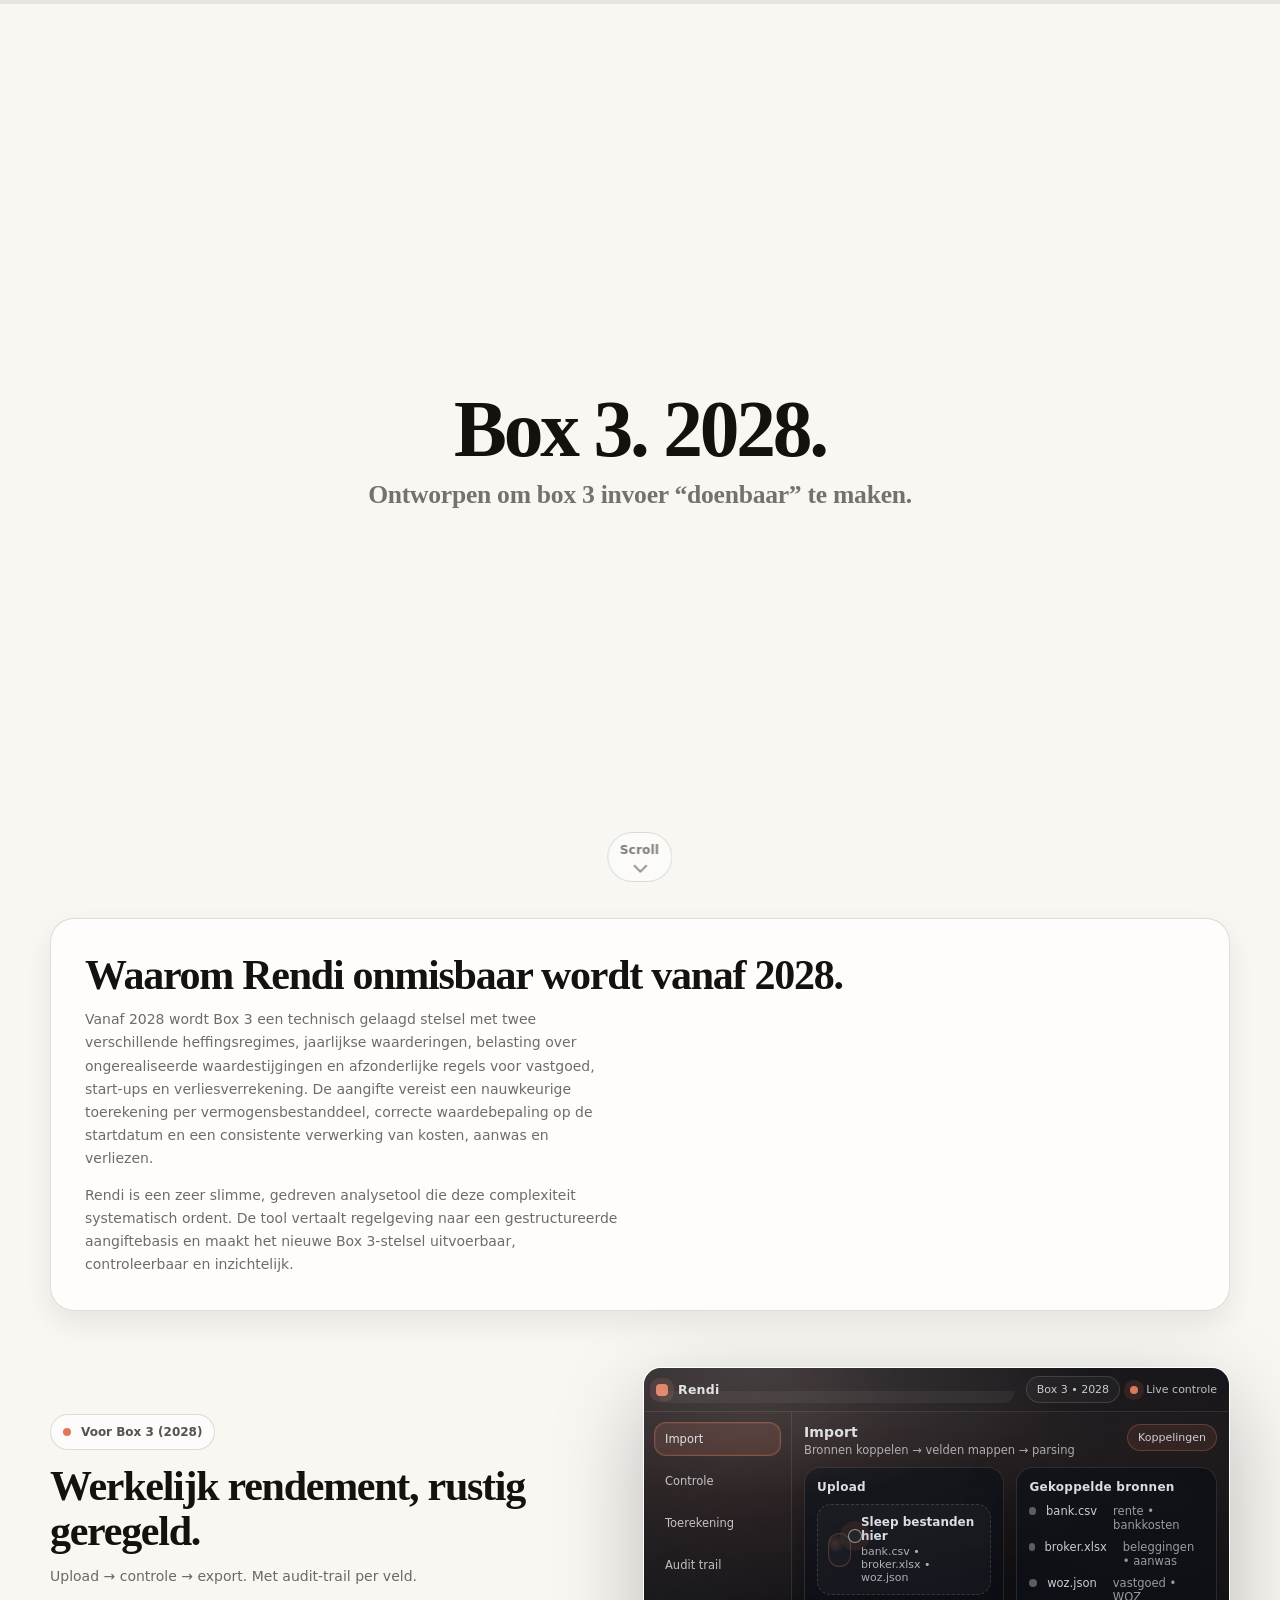
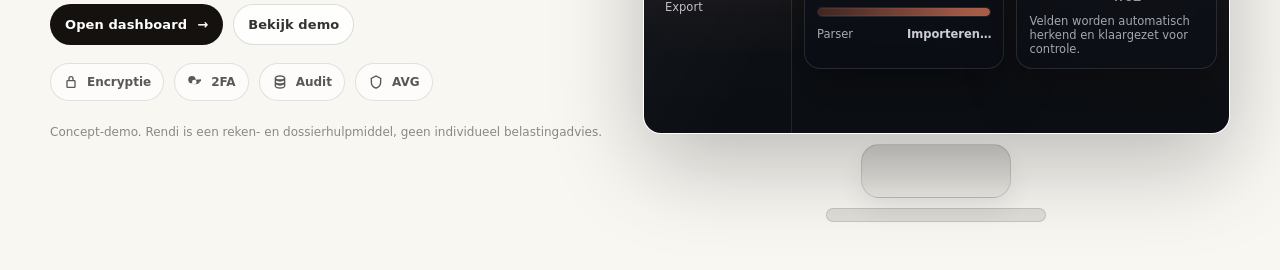
==== commit 749c360e: "Update index.html" ====
--- a/index.html
+++ b/index.html
@@ -5,7 +5,17 @@
   <meta name="viewport" content="width=device-width, initial-scale=1, viewport-fit=cover" />
   <title>Rendi — Box 3. 2028. Zonder gedoe.</title>
   <meta name="description" content="Box 3. 2028. Zonder gedoe. Een slimme tool voor de opgave werkelijk rendement." />
+  <meta name="theme-color" content="#14110f" />
+  <meta name="msapplication-TileColor" content="#14110f" />
+  <meta property="og:image" content="assets/img/logo-1024.png" />
+  <meta property="og:image:alt" content="Rendi logo" />
   <link rel="icon" href="assets/img/favicon.svg" type="image/svg+xml" />
+  <link rel="alternate icon" href="assets/img/favicon.ico" sizes="any" />
+  <link rel="icon" href="assets/img/favicon-32x32.png" sizes="32x32" type="image/png" />
+  <link rel="icon" href="assets/img/favicon-16x16.png" sizes="16x16" type="image/png" />
+  <link rel="apple-touch-icon" href="assets/img/apple-touch-icon.png" sizes="180x180" />
+  <link rel="mask-icon" href="assets/img/safari-pinned-tab.svg" color="#14110f" />
+  <link rel="manifest" href="assets/site.webmanifest" />
   <link rel="stylesheet" href="assets/css/styles.css" />
 </head>
 <body>
@@ -305,26 +315,7 @@
                     </div>
 
                     <!-- Summary (blijft staan) -->
-                    <aside class="rendiSummary" aria-hidden="true">
-                      <div class="rendiSummaryTitle">Aangiftebasis (concept)</div>
-
-                      <div class="rendiMetric">
-                        <div class="rendiMetricLabel">Resultaat box 3</div>
-                        <div class="rendiMetricValue" data-metric="result">€ 0</div>
-                      </div>
-
-                      <div class="rendiMetric">
-                        <div class="rendiMetricLabel">Belastbaar inkomen</div>
-                        <div class="rendiMetricValue" data-metric="taxable">€ 0</div>
-                      </div>
-
-                      <div class="rendiMetric">
-                        <div class="rendiMetricLabel">Belasting (indicatief)</div>
-                        <div class="rendiMetricValue" data-metric="tax">€ 0</div>
-                      </div>
-
-                      <div class="rendiSummaryNote">Concept‑demo • geen individueel advies</div>
-                    </aside>
+            
 
                     <!-- Cursor + screen glass -->
                     <div class="rendiCursor" aria-hidden="true"></div>
--- a/assets/css/styles.css
+++ b/assets/css/styles.css
@@ -296,6 +296,7 @@
 
 .imacFrame{
   width: 100%;
+  aspect-ratio: 16 / 10;
   border-radius: 28px;
   background: #11100f;
   box-shadow: 0 30px 90px rgba(20,17,15,.26);
@@ -379,6 +380,11 @@
    =========================== */
 
 .imacScreen { position: relative; }
+.imacScreen {
+  position: absolute;
+  inset: 0;
+  overflow: hidden;
+}
 .imacScreen .rendiFilm{
   position:absolute;
   inset:0;
